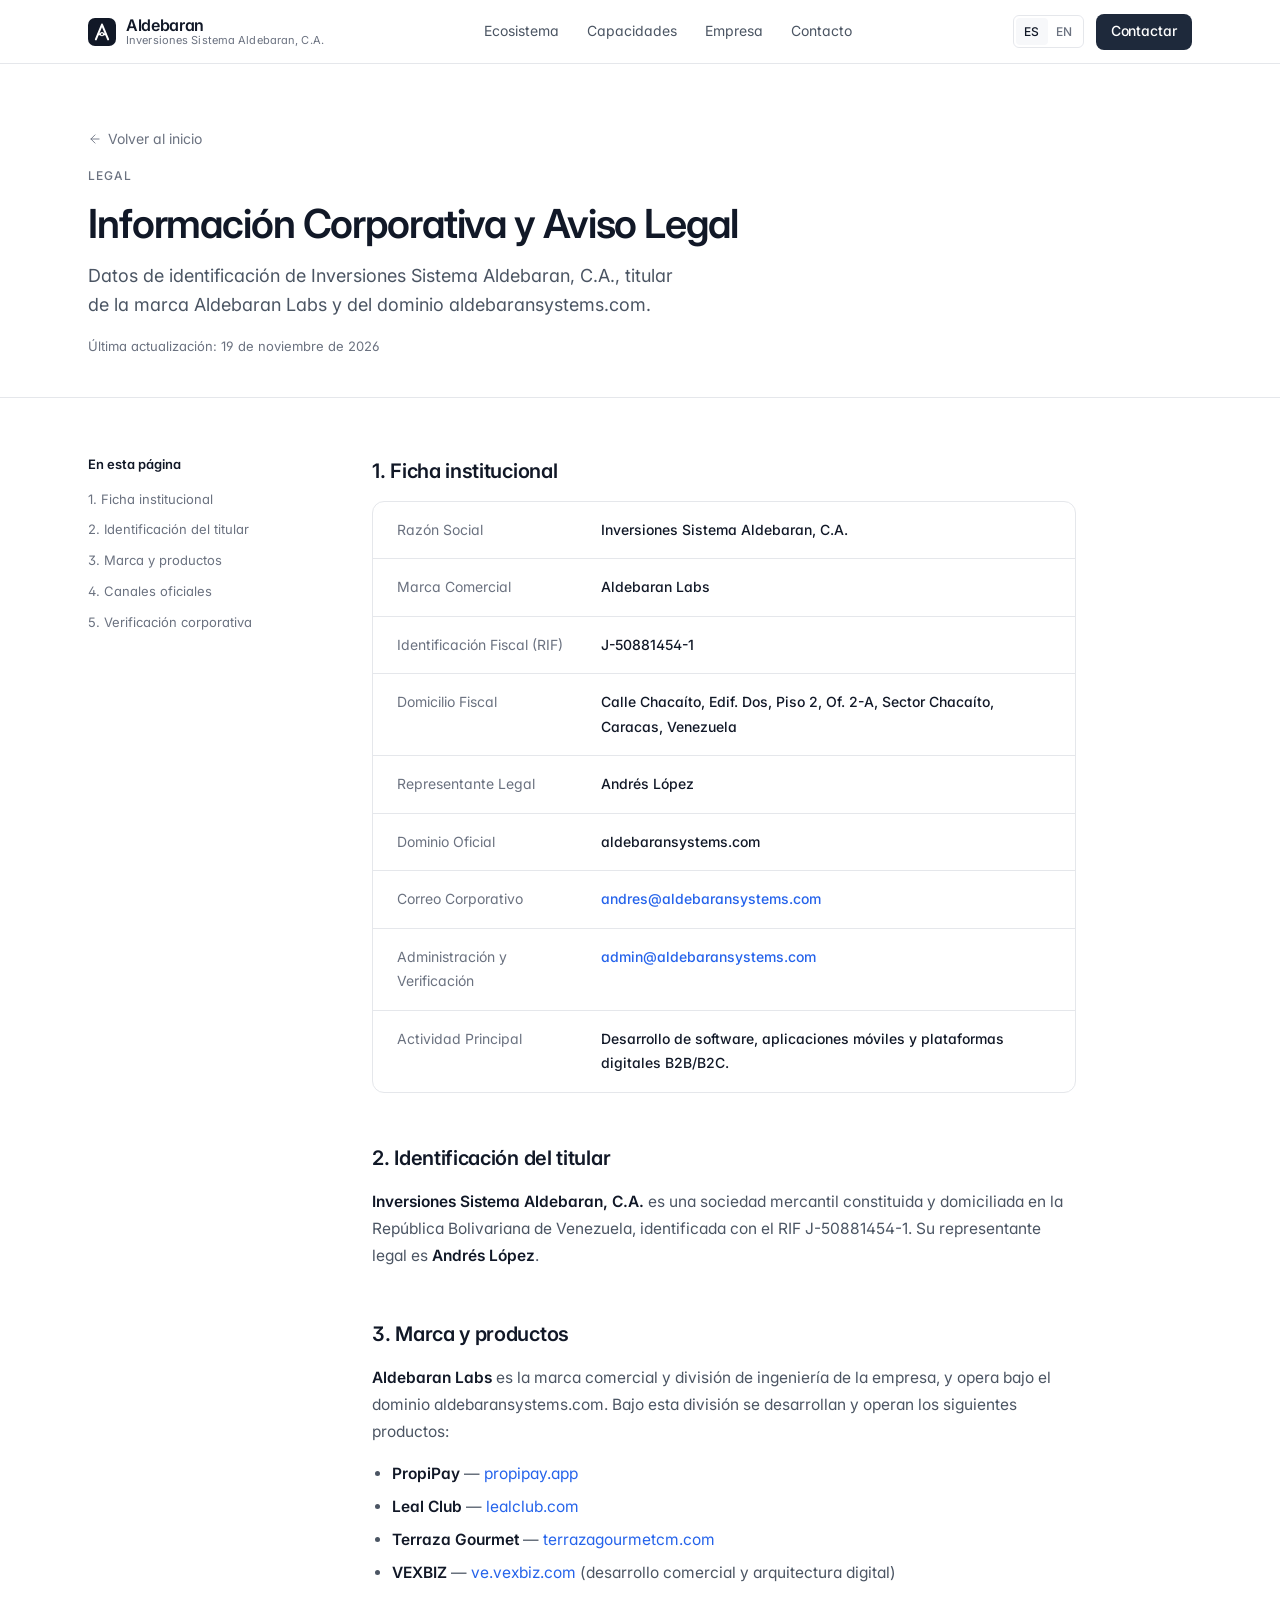
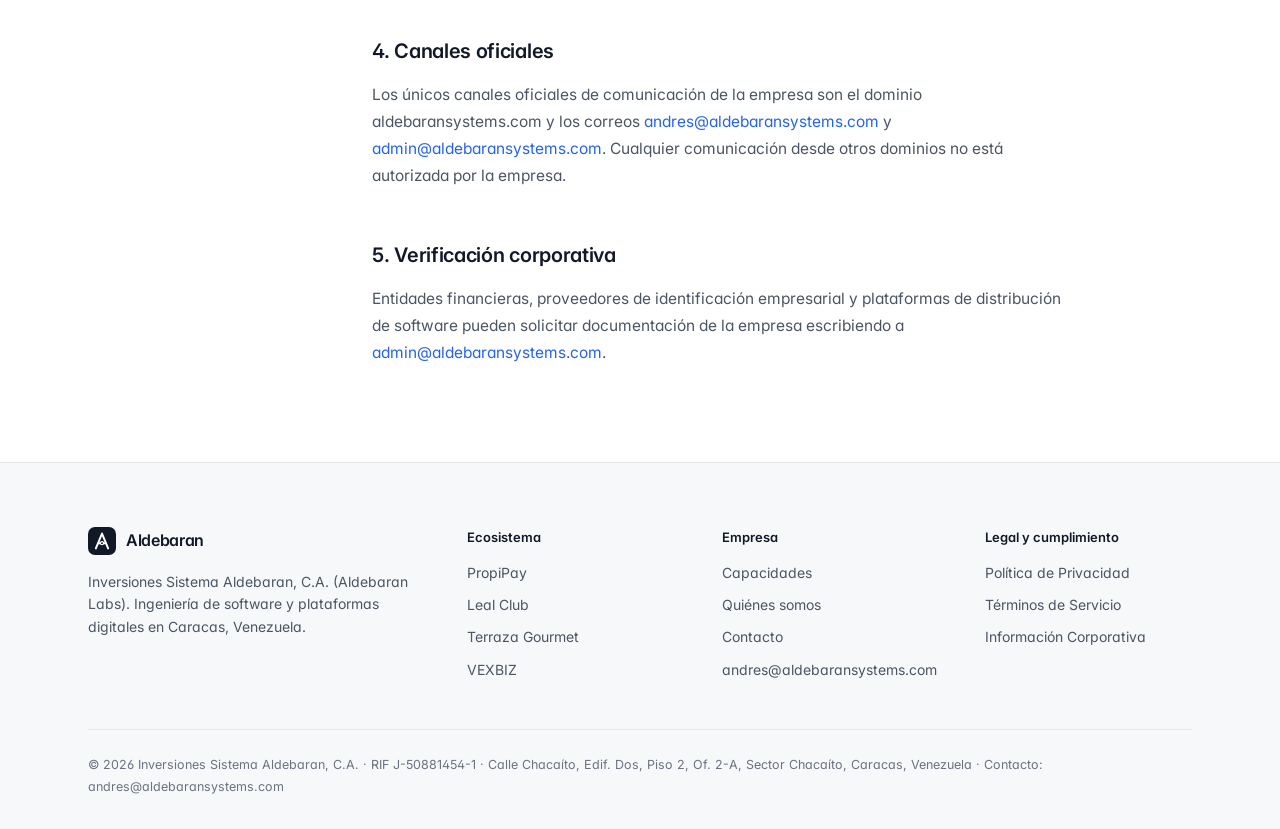
==== legal/index.html @ 70a4b778 "Rediseño corporativo de aldebaransystems.com - Nuevo landing institucional (ES/EN): ecosistema, capa" ====
<!DOCTYPE html>
<html lang="es">
<head>
<meta charset="utf-8">
<meta name="viewport" content="width=device-width, initial-scale=1">
<title>Información Corporativa y Aviso Legal — Inversiones Sistema Aldebaran, C.A.</title>
<meta name="description" content="Información corporativa de Inversiones Sistema Aldebaran, C.A.: RIF J-50881454-1, domicilio fiscal en Caracas, representante legal y canales oficiales.">
<link rel="canonical" href="https://aldebaransystems.com/legal/">
<link rel="alternate" hreflang="es" href="https://aldebaransystems.com/legal/">
<link rel="alternate" hreflang="en" href="https://aldebaransystems.com/legal/?lang=en">
<meta name="theme-color" content="#FFFFFF">
<meta property="og:type" content="website">
<meta property="og:site_name" content="Aldebaran Labs">
<meta property="og:title" content="Información Corporativa y Aviso Legal — Inversiones Sistema Aldebaran, C.A.">
<meta property="og:description" content="Información corporativa de Inversiones Sistema Aldebaran, C.A.: RIF J-50881454-1, domicilio fiscal en Caracas, representante legal y canales oficiales.">
<meta property="og:url" content="https://aldebaransystems.com/legal/">
<meta property="og:image" content="https://aldebaransystems.com/assets/img/og-image.png">
<meta property="og:locale" content="es_VE">
<meta property="og:locale:alternate" content="en_US">
<meta name="twitter:card" content="summary_large_image">
<link rel="icon" type="image/svg+xml" href="../assets/img/favicon.svg">
<link rel="apple-touch-icon" href="../assets/img/apple-touch-icon.png">
<link rel="manifest" href="../site.webmanifest">
<link rel="preconnect" href="https://fonts.googleapis.com">
<link rel="preconnect" href="https://fonts.gstatic.com" crossorigin>
<link rel="stylesheet" href="https://fonts.googleapis.com/css2?family=Inter:wght@400;500;600&family=Instrument+Serif:ital@0;1&display=swap">
<link rel="stylesheet" href="../assets/css/site.css">
</head>
<body>
<a class="skip" href="#main">Saltar al contenido</a>
<header class="site-header">
  <div class="container">
    <a class="brand" href="../" aria-label="Aldebaran — inicio">
      <img class="brand-mark" src="../assets/img/logo.svg" alt="" width="28" height="28">
      <span class="brand-name"><strong>Aldebaran</strong><span data-i18n="brand.legal">Inversiones Sistema Aldebaran, C.A.</span></span>
    </a>
    <nav class="nav" aria-label="Principal">
        <a href="../#ecosistema" data-i18n="nav.ecosystem">Ecosistema</a>
        <a href="../#capacidades" data-i18n="nav.capabilities">Capacidades</a>
        <a href="../#empresa" data-i18n="nav.company">Empresa</a>
        <a href="../#contacto" data-i18n="nav.contact">Contacto</a>
    </nav>
    <div class="header-actions">
      <div class="lang" role="group" aria-label="Idioma / Language">
        <button type="button" data-lang="es" aria-pressed="true">ES</button>
        <button type="button" data-lang="en" aria-pressed="false">EN</button>
      </div>
      <a class="btn btn-primary btn-sm" href="../#contacto" data-i18n="nav.cta">Contactar</a>
      <button class="menu-toggle" type="button" aria-label="Menú" aria-expanded="false" aria-controls="mobile-nav"><svg viewBox="0 0 24 24" fill="none" stroke="currentColor" stroke-width="1.5" stroke-linecap="round" stroke-linejoin="round" aria-hidden="true"><path d="M4 6h16M4 12h16M4 18h16"/></svg></button>
    </div>
  </div>
</header>
<nav class="mobile-nav" id="mobile-nav" aria-label="Móvil">
    <a href="../#ecosistema" data-i18n="nav.ecosystem">Ecosistema</a>
    <a href="../#capacidades" data-i18n="nav.capabilities">Capacidades</a>
    <a href="../#empresa" data-i18n="nav.company">Empresa</a>
    <a href="../#contacto" data-i18n="nav.contact">Contacto</a>
    <a class="btn btn-primary" href="../#contacto" data-i18n="nav.cta">Contactar</a>
</nav>
<main id="main">
<section class="doc-hero">
  <div class="container">
    <a class="back" href="../"><svg viewBox="0 0 24 24" fill="none" stroke="currentColor" stroke-width="1.5" stroke-linecap="round" stroke-linejoin="round" aria-hidden="true"><path d="m12 19-7-7 7-7"/><path d="M19 12H5"/></svg><span data-i18n="back">Volver al inicio</span></a>
    <p class="eyebrow" data-i18n="lg.eyebrow">Legal</p>
    <h1 class="h-section" data-i18n="lg.title">Información Corporativa y Aviso Legal</h1>
    <p class="lead" data-i18n="lg.intro">Datos de identificación de Inversiones Sistema Aldebaran, C.A., titular de la marca Aldebaran Labs y del dominio aldebaransystems.com.</p>
    <p class="muted" style="font-size:13px" data-i18n="lg.updated">Última actualización: 19 de noviembre de 2026</p>
  </div>
</section>
<div class="container doc-layout">
  <nav class="toc" aria-label="Contenido">
    <p data-i18n="lg.toc">En esta página</p>
    <a href="#ficha"><span data-i18n="lg.toc1">1. Ficha institucional</span></a><a href="#titular"><span data-i18n="lg.toc2">2. Identificación del titular</span></a><a href="#marca"><span data-i18n="lg.toc3">3. Marca y productos</span></a><a href="#canales"><span data-i18n="lg.toc4">4. Canales oficiales</span></a><a href="#verificacion"><span data-i18n="lg.toc5">5. Verificación corporativa</span></a>
  </nav>
  <article class="prose">
        <h2 id="ficha" data-i18n="lg.h1">1. Ficha institucional</h2>
    <div class="facts"><dl>
      <div><dt data-i18n="lf.l0">Razón Social</dt><dd>Inversiones Sistema Aldebaran, C.A.</dd></div>
      <div><dt data-i18n="lf.l1">Marca Comercial</dt><dd>Aldebaran Labs</dd></div>
      <div><dt data-i18n="lf.l2">Identificación Fiscal (RIF)</dt><dd>J-50881454-1</dd></div>
      <div><dt data-i18n="lf.l3">Domicilio Fiscal</dt><dd>Calle Chacaíto, Edif. Dos, Piso 2, Of. 2-A, Sector Chacaíto, Caracas, Venezuela</dd></div>
      <div><dt data-i18n="lf.l4">Representante Legal</dt><dd>Andrés López</dd></div>
      <div><dt data-i18n="lf.l5">Dominio Oficial</dt><dd>aldebaransystems.com</dd></div>
      <div><dt data-i18n="lf.l6">Correo Corporativo</dt><dd><a href="mailto:andres@aldebaransystems.com">andres@aldebaransystems.com</a></dd></div>
      <div><dt data-i18n="lf.l7">Administración y Verificación</dt><dd><a href="mailto:admin@aldebaransystems.com">admin@aldebaransystems.com</a></dd></div>
      <div><dt data-i18n="lf.l8">Actividad Principal</dt><dd data-i18n="lf.v8">Desarrollo de software, aplicaciones móviles y plataformas digitales B2B/B2C.</dd></div>
    </dl></div>
    <h2 id="titular" data-i18n="lg.h2">2. Identificación del titular</h2>
    <p data-i18n="lg.2.0"><strong>Inversiones Sistema Aldebaran, C.A.</strong> es una sociedad mercantil constituida y domiciliada en la República Bolivariana de Venezuela, identificada con el RIF J-50881454-1. Su representante legal es <strong>Andrés López</strong>.</p>
    <h2 id="marca" data-i18n="lg.h3">3. Marca y productos</h2>
    <p data-i18n="lg.3.0"><strong>Aldebaran Labs</strong> es la marca comercial y división de ingeniería de la empresa, y opera bajo el dominio aldebaransystems.com. Bajo esta división se desarrollan y operan los siguientes productos:</p>
    <ul><li data-i18n="lg.3.1.0"><strong>PropiPay</strong> — <a href="https://propipay.app" target="_blank" rel="noopener noreferrer">propipay.app</a></li><li data-i18n="lg.3.1.1"><strong>Leal Club</strong> — <a href="https://lealclub.com" target="_blank" rel="noopener noreferrer">lealclub.com</a></li><li data-i18n="lg.3.1.2"><strong>Terraza Gourmet</strong> — <a href="https://terrazagourmetcm.com" target="_blank" rel="noopener noreferrer">terrazagourmetcm.com</a></li><li data-i18n="lg.3.1.3"><strong>VEXBIZ</strong> — <a href="https://ve.vexbiz.com" target="_blank" rel="noopener noreferrer">ve.vexbiz.com</a> (desarrollo comercial y arquitectura digital)</li></ul>
    <h2 id="canales" data-i18n="lg.h4">4. Canales oficiales</h2>
    <p data-i18n="lg.4.0">Los únicos canales oficiales de comunicación de la empresa son el dominio aldebaransystems.com y los correos <a href="mailto:andres@aldebaransystems.com">andres@aldebaransystems.com</a> y <a href="mailto:admin@aldebaransystems.com">admin@aldebaransystems.com</a>. Cualquier comunicación desde otros dominios no está autorizada por la empresa.</p>
    <h2 id="verificacion" data-i18n="lg.h5">5. Verificación corporativa</h2>
    <p data-i18n="lg.5.0">Entidades financieras, proveedores de identificación empresarial y plataformas de distribución de software pueden solicitar documentación de la empresa escribiendo a <a href="mailto:admin@aldebaransystems.com">admin@aldebaransystems.com</a>.</p>
  </article>
</div>
</main>
<footer class="site-footer">
  <div class="container">
    <div class="footer-grid">
      <div class="footer-about">
        <a class="brand" href="../">
          <img class="brand-mark" src="../assets/img/logo.svg" alt="" width="28" height="28">
          <span class="brand-name"><strong>Aldebaran</strong></span>
        </a>
        <p data-i18n="footer.about">Inversiones Sistema Aldebaran, C.A. (Aldebaran Labs). Ingeniería de software y plataformas digitales en Caracas, Venezuela.</p>
      </div>
      <div class="footer-col">
        <h4 data-i18n="footer.ecosystem">Ecosistema</h4>
        <ul>
          <li><a href="https://propipay.app" target="_blank" rel="noopener noreferrer">PropiPay</a></li>
          <li><a href="https://lealclub.com" target="_blank" rel="noopener noreferrer">Leal Club</a></li>
          <li><a href="https://terrazagourmetcm.com" target="_blank" rel="noopener noreferrer">Terraza Gourmet</a></li>
          <li><a href="https://ve.vexbiz.com" target="_blank" rel="noopener noreferrer">VEXBIZ</a></li>
        </ul>
      </div>
      <div class="footer-col">
        <h4 data-i18n="footer.company">Empresa</h4>
        <ul>
          <li><a href="../#capacidades" data-i18n="footer.capabilities">Capacidades</a></li>
          <li><a href="../#empresa" data-i18n="footer.about.link">Quiénes somos</a></li>
          <li><a href="../#contacto" data-i18n="footer.contact">Contacto</a></li>
          <li><a href="mailto:andres@aldebaransystems.com">andres@aldebaransystems.com</a></li>
        </ul>
      </div>
      <div class="footer-col">
        <h4 data-i18n="footer.legal">Legal y cumplimiento</h4>
        <ul>
          <li><a href="../privacidad/" data-i18n="footer.privacy">Política de Privacidad</a></li>
          <li><a href="../terminos/" data-i18n="footer.terms">Términos de Servicio</a></li>
          <li><a href="../legal/" data-i18n="footer.corporate">Información Corporativa</a></li>
        </ul>
      </div>
    </div>
    <div class="footer-legal">
      © <span data-year>2026</span> Inversiones Sistema Aldebaran, C.A. · RIF J-50881454-1 · Calle Chacaíto, Edif. Dos, Piso 2, Of. 2-A, Sector Chacaíto, Caracas, Venezuela · <span data-i18n="footer.contact.label">Contacto</span>: <a href="mailto:andres@aldebaransystems.com">andres@aldebaransystems.com</a>
    </div>
  </div>
</footer>
<script type="application/json" id="i18n-en">
{
 "lf.l0": "Legal name",
 "lf.l1": "Trade name",
 "lf.l2": "Tax ID (RIF)",
 "lf.l3": "Registered address",
 "lf.l4": "Legal representative",
 "lf.l5": "Official domain",
 "lf.l6": "Corporate email",
 "lf.l7": "Administration & verification",
 "lf.v8": "Software development, mobile applications and B2B/B2C digital platforms.",
 "lf.l8": "Principal activity",
 "lg.toc1": "1. Company profile",
 "lg.h1": "1. Company profile",
 "lg.toc2": "2. Owner identification",
 "lg.h2": "2. Owner identification",
 "lg.2.0": "<strong>Inversiones Sistema Aldebaran, C.A.<\/strong> is a commercial company incorporated and domiciled in the Bolivarian Republic of Venezuela, identified with RIF J-50881454-1. Its legal representative is <strong>Andrés López<\/strong>.",
 "lg.toc3": "3. Brand and products",
 "lg.h3": "3. Brand and products",
 "lg.3.0": "<strong>Aldebaran Labs<\/strong> is the company’s trade name and engineering division, operating under the aldebaransystems.com domain. The following products are developed and operated under this division:",
 "lg.3.1.0": "<strong>PropiPay<\/strong> — <a href=\"https://propipay.app\" target=\"_blank\" rel=\"noopener noreferrer\">propipay.app<\/a>",
 "lg.3.1.1": "<strong>Leal Club<\/strong> — <a href=\"https://lealclub.com\" target=\"_blank\" rel=\"noopener noreferrer\">lealclub.com<\/a>",
 "lg.3.1.2": "<strong>Terraza Gourmet<\/strong> — <a href=\"https://terrazagourmetcm.com\" target=\"_blank\" rel=\"noopener noreferrer\">terrazagourmetcm.com<\/a>",
 "lg.3.1.3": "<strong>VEXBIZ<\/strong> — <a href=\"https://ve.vexbiz.com\" target=\"_blank\" rel=\"noopener noreferrer\">ve.vexbiz.com<\/a> (commercial development and digital architecture)",
 "lg.toc4": "4. Official channels",
 "lg.h4": "4. Official channels",
 "lg.4.0": "The company’s only official communication channels are the aldebaransystems.com domain and the emails <a href=\"mailto:andres@aldebaransystems.com\">andres@aldebaransystems.com<\/a> and <a href=\"mailto:admin@aldebaransystems.com\">admin@aldebaransystems.com<\/a>. Any communication from other domains is not authorized by the company.",
 "lg.toc5": "5. Corporate verification",
 "lg.h5": "5. Corporate verification",
 "lg.5.0": "Financial institutions, business identity providers and software distribution platforms may request company documentation by writing to <a href=\"mailto:admin@aldebaransystems.com\">admin@aldebaransystems.com<\/a>.",
 "lg.eyebrow": "Legal",
 "lg.title": "Corporate Information and Legal Notice",
 "lg.intro": "Identification details of Inversiones Sistema Aldebaran, C.A., owner of the Aldebaran Labs brand and the aldebaransystems.com domain.",
 "lg.updated": "Last updated: November 19, 2026",
 "lg.toc": "On this page",
 "meta.title": "Corporate Information and Legal Notice — Inversiones Sistema Aldebaran, C.A.",
 "meta.description": "Corporate information for Inversiones Sistema Aldebaran, C.A.: RIF J-50881454-1, registered address in Caracas, legal representative and official channels."
}
</script>
<script src="../assets/js/main.js" defer></script>
</body>
</html>
---- assets/css/site.css ----
/* ==========================================================================
   Aldebaran Labs — Inversiones Sistema Aldebaran, C.A.
   Hoja de estilos corporativa. Sin dependencias, sin build.
   ========================================================================== */

:root {
  --bg: #FFFFFF;
  --bg-alt: #F7F8FA;
  --line: #E5E7EB;
  --line-strong: #D1D5DB;
  --text: #111827;
  --text-2: #4B5563;
  --text-3: #6B7280;
  --ink: #1E293B;
  --ink-hover: #0F172A;
  --accent: #2563EB;
  --ok: #15803D;
  --ok-bg: #F0FDF4;
  --radius: 12px;
  --radius-sm: 8px;
  --max: 72rem;
  --header-h: 64px;
  --font: "Inter", ui-sans-serif, system-ui, -apple-system, "Segoe UI", Roboto, sans-serif;
  --serif: "Instrument Serif", ui-serif, Georgia, serif;
  --mono: ui-monospace, "SF Mono", Menlo, Consolas, monospace;
}

*, *::before, *::after { box-sizing: border-box; }
html { -webkit-text-size-adjust: 100%; scroll-behavior: smooth; scroll-padding-top: calc(var(--header-h) + 16px); }
@media (prefers-reduced-motion: reduce) { html { scroll-behavior: auto; } }
body {
  margin: 0; background: var(--bg); color: var(--text);
  font-family: var(--font); font-size: 16px; line-height: 1.6;
  font-feature-settings: "cv11", "ss01"; -webkit-font-smoothing: antialiased;
  text-rendering: optimizeLegibility;
}
img, svg { display: block; max-width: 100%; }
a { color: inherit; text-decoration: none; }
p { margin: 0; }
h1, h2, h3, h4 { margin: 0; font-weight: 600; color: var(--text); }
ul, ol { margin: 0; padding: 0; }
button { font: inherit; color: inherit; }
:focus-visible { outline: 2px solid var(--accent); outline-offset: 2px; border-radius: 4px; }
::selection { background: #DBEAFE; }

.container { max-width: var(--max); margin: 0 auto; padding-inline: 24px; }
.skip { position: absolute; left: -9999px; top: 8px; z-index: 100; background: var(--ink); color: #fff; padding: 8px 14px; border-radius: var(--radius-sm); }
.skip:focus { left: 16px; }
.sr-only { position: absolute; width: 1px; height: 1px; overflow: hidden; clip: rect(0 0 0 0); white-space: nowrap; }

/* --- Tipografía ---------------------------------------------------------- */
.eyebrow { font-size: 12px; font-weight: 500; letter-spacing: .08em; text-transform: uppercase; color: var(--text-3); }
.h-display { font-size: clamp(2.375rem, 5.2vw, 3.75rem); line-height: 1.05; letter-spacing: -0.035em; font-weight: 600; }
.h-section { font-size: clamp(1.75rem, 3.2vw, 2.5rem); line-height: 1.12; letter-spacing: -0.028em; font-weight: 600; }
.h-card { font-size: 1.125rem; line-height: 1.35; letter-spacing: -0.011em; font-weight: 600; }
.lead { font-size: 1.125rem; line-height: 1.6; color: var(--text-2); max-width: 38rem; }
.muted { color: var(--text-3); }
.serif { font-family: var(--serif); font-weight: 400; letter-spacing: -0.01em; }
.mono { font-family: var(--mono); font-size: .875em; }

/* --- Botones ------------------------------------------------------------- */
.btn {
  display: inline-flex; align-items: center; justify-content: center; gap: 8px;
  height: 44px; padding: 0 18px; border-radius: var(--radius-sm);
  font-size: 15px; font-weight: 500; letter-spacing: -0.005em; white-space: nowrap;
  border: 1px solid transparent; cursor: pointer;
  transition: background-color .15s ease, border-color .15s ease, color .15s ease;
}
.btn svg { width: 16px; height: 16px; }
.btn-primary { background: var(--ink); color: #fff; }
.btn-primary:hover { background: var(--ink-hover); }
.btn-secondary { background: #fff; color: var(--text); border-color: var(--line-strong); }
.btn-secondary:hover { border-color: var(--text-3); }
.btn-sm { height: 36px; padding: 0 14px; font-size: 14px; }
.link { color: var(--accent); font-weight: 500; display: inline-flex; align-items: center; gap: 6px; }
.link:hover { text-decoration: underline; text-underline-offset: 3px; }
.link svg { width: 14px; height: 14px; }

/* --- Header -------------------------------------------------------------- */
.site-header {
  position: sticky; top: 0; z-index: 50; height: var(--header-h);
  background: rgba(255,255,255,.92); border-bottom: 1px solid var(--line);
  -webkit-backdrop-filter: saturate(180%) blur(8px); backdrop-filter: saturate(180%) blur(8px);
}
.site-header .container { height: 100%; display: flex; align-items: center; gap: 32px; }
.brand { display: inline-flex; align-items: center; gap: 10px; flex-shrink: 0; }
.brand-mark { width: 28px; height: 28px; }
.brand-name { display: flex; flex-direction: column; line-height: 1.1; }
.brand-name strong { font-size: 16px; font-weight: 600; letter-spacing: -0.02em; }
.brand-name span { font-size: 11px; color: var(--text-3); letter-spacing: .01em; }
.nav { display: flex; gap: 4px; margin-left: auto; margin-right: auto; }
.nav a { font-size: 14px; color: var(--text-2); padding: 8px 12px; border-radius: 6px; transition: color .15s, background-color .15s; }
.nav a:hover { color: var(--text); background: var(--bg-alt); }
.header-actions { display: flex; align-items: center; gap: 12px; }
.lang { display: inline-flex; border: 1px solid var(--line); border-radius: 6px; padding: 2px; }
.lang button { border: 0; background: transparent; font-size: 12px; font-weight: 500; letter-spacing: .04em; color: var(--text-3); padding: 4px 8px; border-radius: 4px; cursor: pointer; }
.lang button[aria-pressed="true"] { background: var(--bg-alt); color: var(--text); }
.menu-toggle { display: none; width: 40px; height: 40px; border: 1px solid var(--line); background: #fff; border-radius: var(--radius-sm); align-items: center; justify-content: center; cursor: pointer; }
.menu-toggle svg { width: 18px; height: 18px; }
.mobile-nav { display: none; }

@media (max-width: 880px) {
  .nav, .header-actions .btn { display: none; }
  .header-actions { margin-left: auto; }
  .site-header .container { gap: 16px; }
  .menu-toggle { display: inline-flex; }
  .mobile-nav { display: block; position: fixed; inset: var(--header-h) 0 auto 0; background: #fff; border-bottom: 1px solid var(--line); padding: 8px 24px 24px; transform: translateY(-8px); opacity: 0; visibility: hidden; transition: opacity .15s, transform .15s, visibility .15s; z-index: 49; }
  .mobile-nav.open { transform: none; opacity: 1; visibility: visible; }
  .mobile-nav a:not(.btn) { display: block; padding: 14px 0; border-bottom: 1px solid var(--line); font-size: 16px; }
  .mobile-nav .btn { width: 100%; margin-top: 16px; }
}

@media (max-width: 480px) { .brand-name span { display: none; } }

/* --- Secciones ----------------------------------------------------------- */
.section { padding: 96px 0; }
.section-alt { background: var(--bg-alt); border-top: 1px solid var(--line); border-bottom: 1px solid var(--line); }
.section-head { display: grid; gap: 16px; margin-bottom: 48px; max-width: 44rem; }
@media (max-width: 720px) { .section { padding: 72px 0; } .section-head { margin-bottom: 36px; } }

/* --- Hero ---------------------------------------------------------------- */
.hero { padding: 88px 0 96px; border-bottom: 1px solid var(--line); }
.hero-grid { display: grid; gap: 56px; align-items: center; grid-template-columns: minmax(0, .92fr) minmax(0, 1.08fr); }
.hero-copy { display: grid; gap: 24px; }
.hero-copy .h-display { max-width: 15ch; }
.hero-ctas { display: flex; flex-wrap: wrap; gap: 12px; margin-top: 8px; }
.hero-meta { display: flex; flex-wrap: wrap; gap: 8px 24px; margin-top: 16px; padding-top: 24px; border-top: 1px solid var(--line); font-size: 13px; color: var(--text-3); }
.hero-meta span { display: inline-flex; align-items: center; gap: 8px; }
.hero-meta svg { width: 14px; height: 14px; }
@media (max-width: 960px) { .hero { padding: 56px 0 72px; } .hero-grid { grid-template-columns: 1fr; gap: 48px; } }

/* Panel tipo consola */
.panel { background: #fff; border: 1px solid var(--line); border-radius: var(--radius); box-shadow: 0 1px 2px rgba(17,24,39,.04), 0 12px 32px -12px rgba(17,24,39,.10); overflow: hidden; }
.panel-bar { display: flex; align-items: center; justify-content: space-between; gap: 12px; padding: 12px 16px; border-bottom: 1px solid var(--line); background: var(--bg-alt); }
.panel-title { font-size: 13px; font-weight: 500; display: inline-flex; align-items: center; gap: 8px; }
.panel-title svg { width: 14px; height: 14px; color: var(--text-3); }
.panel-sub { font-size: 12px; color: var(--text-3); }
.panel-stats { display: grid; grid-template-columns: repeat(3, 1fr); border-bottom: 1px solid var(--line); }
.stat { padding: 16px; display: grid; gap: 2px; }
.stat + .stat { border-left: 1px solid var(--line); }
.stat dt { font-size: 12px; color: var(--text-3); }
.stat dd { margin: 0; font-size: 17px; line-height: 1.35; font-weight: 600; letter-spacing: -0.02em; font-variant-numeric: tabular-nums; }
.ptable { width: 100%; border-collapse: collapse; font-size: 13px; }
.ptable th { text-align: left; font-weight: 500; font-size: 12px; color: var(--text-3); padding: 10px 14px; border-bottom: 1px solid var(--line); }
.ptable td { padding: 12px 14px; border-bottom: 1px solid var(--line); vertical-align: middle; }
.ptable tr:last-child td { border-bottom: 0; }
.ptable .pname { display: flex; align-items: center; gap: 10px; font-weight: 500; white-space: nowrap; }
.ptable .col-cat { color: var(--text-2); }
.ptable .pdomain { color: var(--text-3); font-family: var(--mono); font-size: 12px; }
.pico { width: 24px; height: 24px; border-radius: 6px; display: grid; place-items: center; font-size: 11px; font-weight: 600; color: #fff; flex-shrink: 0; }
.status { display: inline-flex; align-items: center; gap: 6px; font-size: 12px; font-weight: 500; color: var(--ok); background: var(--ok-bg); padding: 2px 8px; border-radius: 999px; white-space: nowrap; }
.status::before { content: ""; width: 6px; height: 6px; border-radius: 50%; background: currentColor; }
@media (max-width: 1100px) and (min-width: 961px) { .ptable .col-cat { display: none; } }
@media (max-width: 600px) { .ptable .col-cat, .ptable .pdomain, .ptable .col-dom { display: none; } .stat { padding: 14px 12px; } .stat dd { font-size: 14px; } }

/* --- Ecosistema ---------------------------------------------------------- */
.products { display: grid; grid-template-columns: repeat(2, minmax(0, 1fr)); gap: 16px; }
.product { background: #fff; border: 1px solid var(--line); border-radius: var(--radius); padding: 28px; display: flex; flex-direction: column; gap: 20px; transition: border-color .15s; }
.product:hover { border-color: var(--line-strong); }
.product-head { display: flex; align-items: flex-start; justify-content: space-between; gap: 16px; }
.product-id { display: flex; align-items: center; gap: 14px; }
.product-id .pico { width: 40px; height: 40px; border-radius: 10px; font-size: 15px; }
.product-id h3 { font-size: 20px; letter-spacing: -0.02em; }
.product-id p { font-size: 13px; color: var(--text-3); margin-top: 2px; }
.product > p { color: var(--text-2); font-size: 15px; }
.specs { display: grid; gap: 0; border-top: 1px solid var(--line); margin-top: auto; }
.specs div { display: grid; grid-template-columns: 110px 1fr; gap: 16px; padding: 12px 0; border-bottom: 1px solid var(--line); font-size: 14px; }
.specs dt { color: var(--text-3); }
.specs dd { margin: 0; color: var(--text); }
.product-foot { display: flex; align-items: center; justify-content: space-between; gap: 12px; }
.product-foot .mono { color: var(--text-3); }
@media (max-width: 600px) { .product-foot .mono { display: none; } .product-foot { justify-content: flex-start; } .product-head { flex-wrap: wrap; } }
@media (max-width: 820px) { .products { grid-template-columns: 1fr; } .product { padding: 24px; } .specs div { grid-template-columns: 96px 1fr; } }

/* --- Capacidades --------------------------------------------------------- */
.caps { display: grid; grid-template-columns: repeat(4, minmax(0, 1fr)); border: 1px solid var(--line); border-radius: var(--radius); background: #fff; }
.cap { padding: 28px 24px; display: grid; gap: 12px; align-content: start; }
.cap + .cap { border-left: 1px solid var(--line); }
.cap-ico { width: 36px; height: 36px; border: 1px solid var(--line); border-radius: var(--radius-sm); display: grid; place-items: center; margin-bottom: 8px; }
.cap-ico svg { width: 18px; height: 18px; color: var(--ink); }
.cap p { font-size: 14px; color: var(--text-2); }
@media (max-width: 960px) {
  .caps { grid-template-columns: repeat(2, minmax(0, 1fr)); }
  .cap:nth-child(3) { border-left: 0; }
  .cap:nth-child(n+3) { border-top: 1px solid var(--line); }
}
@media (max-width: 560px) {
  .caps { grid-template-columns: 1fr; }
  .cap + .cap { border-left: 0; border-top: 1px solid var(--line); }
}

/* --- Empresa ------------------------------------------------------------- */
.company { display: grid; grid-template-columns: minmax(0, .9fr) minmax(0, 1.1fr); gap: 64px; align-items: start; }
.company-copy { display: grid; gap: 20px; }
.company-copy > p:not(.eyebrow) { color: var(--text-2); font-size: 16px; }
.person { display: flex; align-items: center; gap: 14px; padding: 20px; border: 1px solid var(--line); border-radius: var(--radius); background: #fff; margin-top: 8px; }
.avatar { width: 44px; height: 44px; border-radius: 50%; background: var(--ink); color: #fff; display: grid; place-items: center; font-weight: 600; font-size: 15px; flex-shrink: 0; }
.person strong { display: block; font-size: 15px; font-weight: 600; }
.person div > span { font-size: 13px; color: var(--text-3); }
.person a { color: var(--accent); font-size: 13px; }
.facts { background: #fff; border: 1px solid var(--line); border-radius: var(--radius); overflow: hidden; }
.facts-head { padding: 16px 24px; border-bottom: 1px solid var(--line); background: var(--bg-alt); display: flex; justify-content: space-between; align-items: center; gap: 12px; }
.facts-head h3 { font-size: 14px; font-weight: 600; }
.facts-head .link { font-size: 13px; }
.facts dl { margin: 0; }
.facts dl div { display: grid; grid-template-columns: 180px 1fr; gap: 24px; padding: 16px 24px; border-bottom: 1px solid var(--line); font-size: 14px; }
.facts dl div:last-child { border-bottom: 0; }
.facts dt { color: var(--text-3); }
.facts dd { margin: 0; color: var(--text); font-weight: 500; }
@media (max-width: 960px) { .company { grid-template-columns: 1fr; gap: 40px; } }
@media (max-width: 560px) { .facts dl div { grid-template-columns: 1fr; gap: 4px; padding: 14px 20px; } .facts-head { padding: 14px 20px; } }

/* --- Contacto ------------------------------------------------------------ */
.contact { display: grid; grid-template-columns: minmax(0, .85fr) minmax(0, 1.15fr); gap: 64px; align-items: start; }
.channels { display: grid; border-top: 1px solid var(--line); margin-top: 32px; }
.channel { display: grid; gap: 4px; padding: 18px 0; border-bottom: 1px solid var(--line); }
.channel dt { font-size: 13px; color: var(--text-3); }
.channel dd { margin: 0; display: flex; align-items: center; justify-content: space-between; gap: 12px; font-size: 15px; font-weight: 500; }
.channel dd a:hover { color: var(--accent); }
.copy-btn { border: 1px solid var(--line); background: #fff; border-radius: 6px; height: 28px; padding: 0 10px; font-size: 12px; color: var(--text-2); cursor: pointer; display: inline-flex; align-items: center; gap: 6px; flex-shrink: 0; }
.copy-btn:hover { border-color: var(--line-strong); color: var(--text); }
.copy-btn svg { width: 12px; height: 12px; }
.form { background: #fff; border: 1px solid var(--line); border-radius: var(--radius); padding: 32px; display: grid; gap: 18px; }
.form-row { display: grid; grid-template-columns: 1fr 1fr; gap: 16px; }
.field { display: grid; gap: 6px; }
.field label { font-size: 13px; font-weight: 500; color: var(--text); }
.field input, .field select, .field textarea {
  width: 100%; font: inherit; font-size: 15px; color: var(--text);
  background: #fff; border: 1px solid var(--line-strong); border-radius: var(--radius-sm);
  padding: 10px 12px; transition: border-color .15s, box-shadow .15s;
}
.field textarea { min-height: 128px; resize: vertical; }
.field select { appearance: none; background-image: url("data:image/svg+xml,%3Csvg xmlns='http://www.w3.org/2000/svg' width='12' height='12' viewBox='0 0 24 24' fill='none' stroke='%236B7280' stroke-width='2'%3E%3Cpath d='m6 9 6 6 6-6'/%3E%3C/svg%3E"); background-repeat: no-repeat; background-position: right 12px center; padding-right: 36px; }
.field input:focus, .field select:focus, .field textarea:focus { outline: none; border-color: var(--accent); box-shadow: 0 0 0 3px rgba(37,99,235,.12); }
.field.invalid input, .field.invalid select, .field.invalid textarea { border-color: #DC2626; }
.field .err { font-size: 12px; color: #DC2626; display: none; }
.field.invalid .err { display: block; }
.form-foot { display: flex; align-items: center; justify-content: space-between; gap: 16px; flex-wrap: wrap; }
.form-note { font-size: 12px; color: var(--text-3); max-width: 28rem; }
.form-status { font-size: 14px; color: var(--ok); background: var(--ok-bg); border: 1px solid #BBF7D0; border-radius: var(--radius-sm); padding: 12px 14px; display: none; }
.form-status.show { display: block; }
@media (max-width: 960px) { .contact { grid-template-columns: 1fr; gap: 48px; } }
@media (max-width: 560px) { .form { padding: 24px 20px; } .form-row { grid-template-columns: 1fr; } }

/* --- Footer -------------------------------------------------------------- */
.site-footer { background: var(--bg-alt); border-top: 1px solid var(--line); padding: 64px 0 0; font-size: 14px; }
.footer-grid { display: grid; grid-template-columns: 1.6fr 1fr 1fr 1fr; gap: 48px; padding-bottom: 48px; }
.footer-about { display: grid; gap: 16px; align-content: start; }
.footer-about p { color: var(--text-2); max-width: 22rem; }
.footer-col h4 { font-size: 13px; font-weight: 600; margin-bottom: 14px; }
.footer-col ul { list-style: none; display: grid; gap: 10px; }
.footer-col a { color: var(--text-2); }
.footer-col a:hover { color: var(--text); }
.footer-legal { border-top: 1px solid var(--line); padding: 24px 0 32px; font-size: 12.5px; color: var(--text-3); line-height: 1.7; }
@media (max-width: 880px) { .footer-grid { grid-template-columns: 1fr 1fr; gap: 40px 32px; } .footer-about { grid-column: 1 / -1; } }

/* --- Páginas legales ----------------------------------------------------- */
.doc-hero { padding: 64px 0 40px; border-bottom: 1px solid var(--line); }
.doc-hero .container { display: grid; gap: 16px; }
.back { display: inline-flex; align-items: center; gap: 6px; font-size: 14px; color: var(--text-3); width: fit-content; }
.back:hover { color: var(--text); }
.back svg { width: 14px; height: 14px; }
.doc-layout { display: grid; grid-template-columns: 220px minmax(0, 1fr); gap: 64px; padding-block: 56px 96px; }
.toc { position: sticky; top: calc(var(--header-h) + 32px); align-self: start; display: grid; gap: 2px; font-size: 13px; }
.toc p { font-weight: 600; margin-bottom: 8px; }
.toc a { color: var(--text-3); padding: 4px 0; }
.toc a:hover { color: var(--text); }
.prose { max-width: 44rem; color: var(--text-2); font-size: 15.5px; line-height: 1.75; }
.prose h2 { font-size: 20px; letter-spacing: -0.015em; color: var(--text); margin: 48px 0 12px; scroll-margin-top: calc(var(--header-h) + 24px); }
.prose h2:first-child { margin-top: 0; }
.prose p + p, .prose p + ul, .prose ul + p { margin-top: 14px; }
.prose ul { padding-left: 20px; display: grid; gap: 6px; }
.prose strong { color: var(--text); font-weight: 600; }
.prose a { color: var(--accent); }
.prose .facts { margin-top: 8px; }
@media (max-width: 880px) { .doc-layout { grid-template-columns: 1fr; gap: 32px; padding-block: 40px 72px; } .toc { position: static; border: 1px solid var(--line); border-radius: var(--radius); padding: 16px 20px; } }

/* --- 404 ----------------------------------------------------------------- */
.notfound { min-height: calc(100vh - var(--header-h) - 120px); display: grid; place-items: center; text-align: center; padding: 96px 0; }
.notfound .container { display: grid; gap: 16px; justify-items: center; }
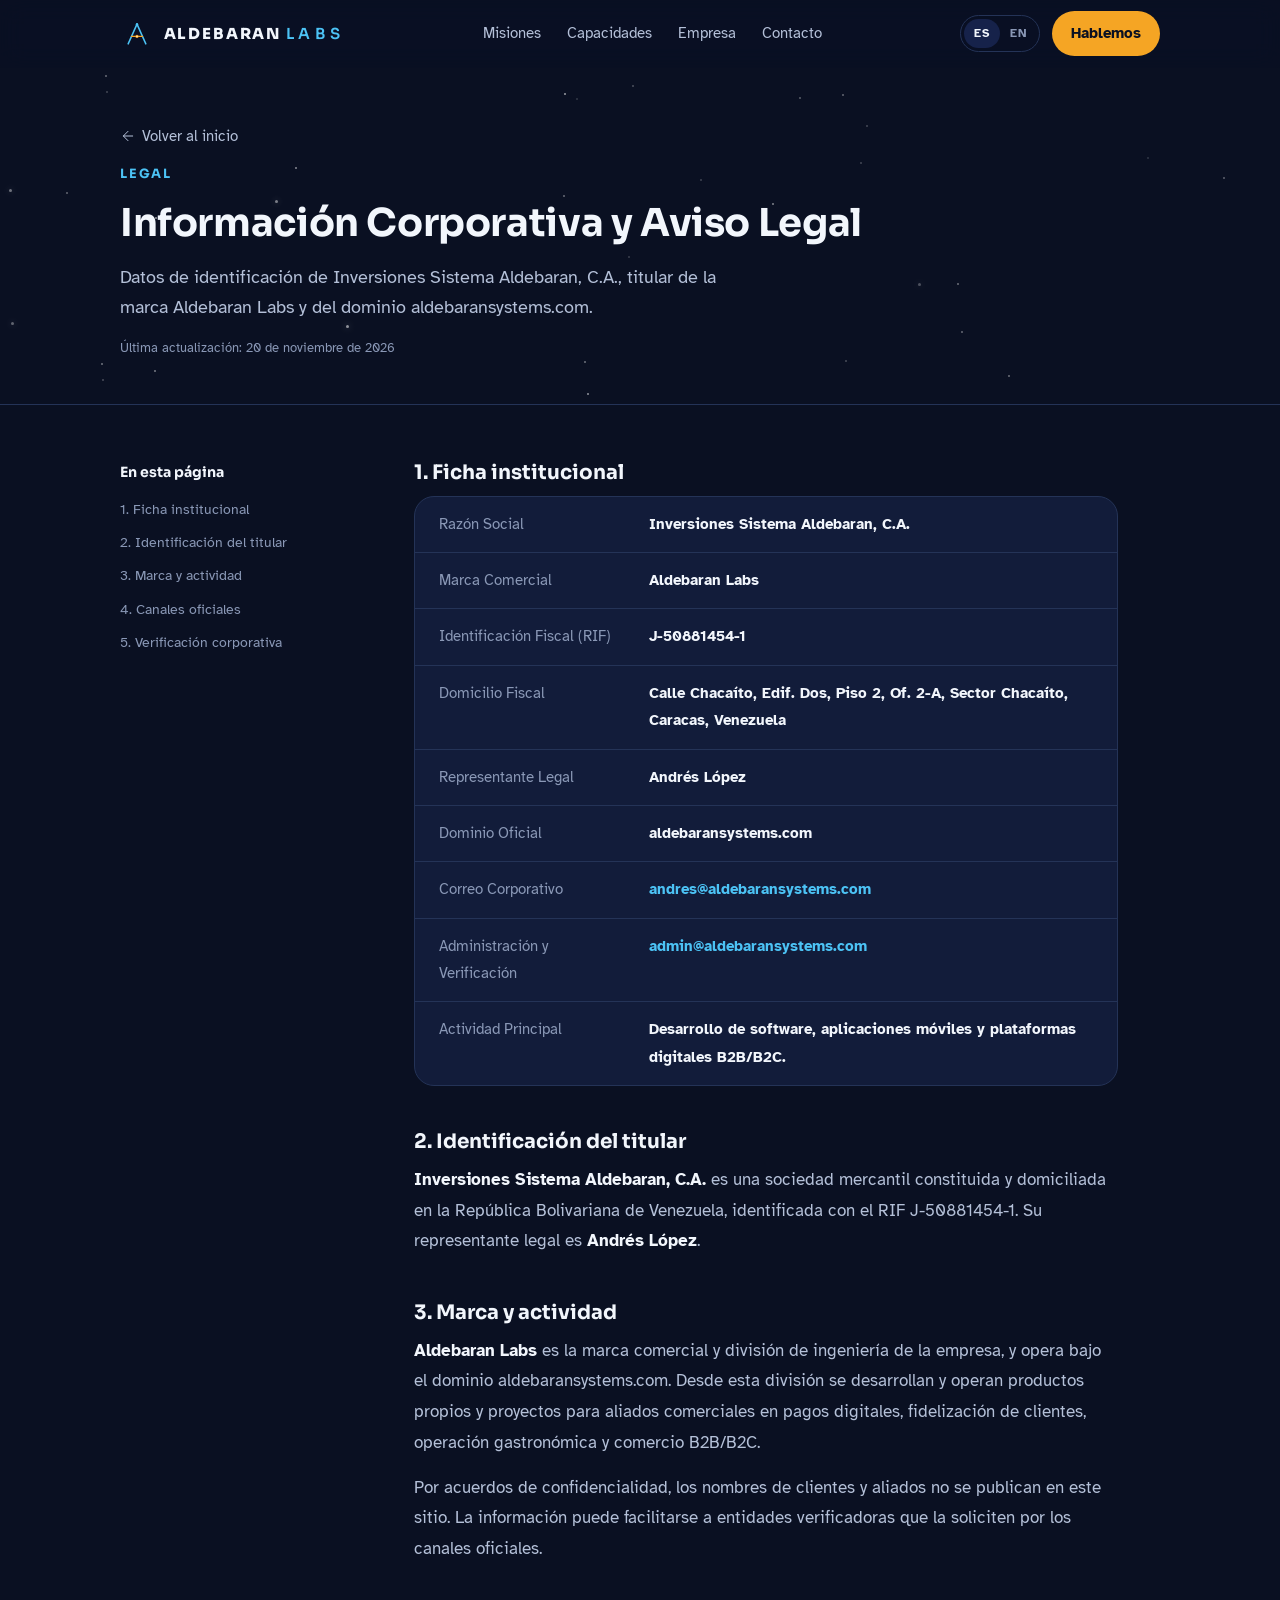
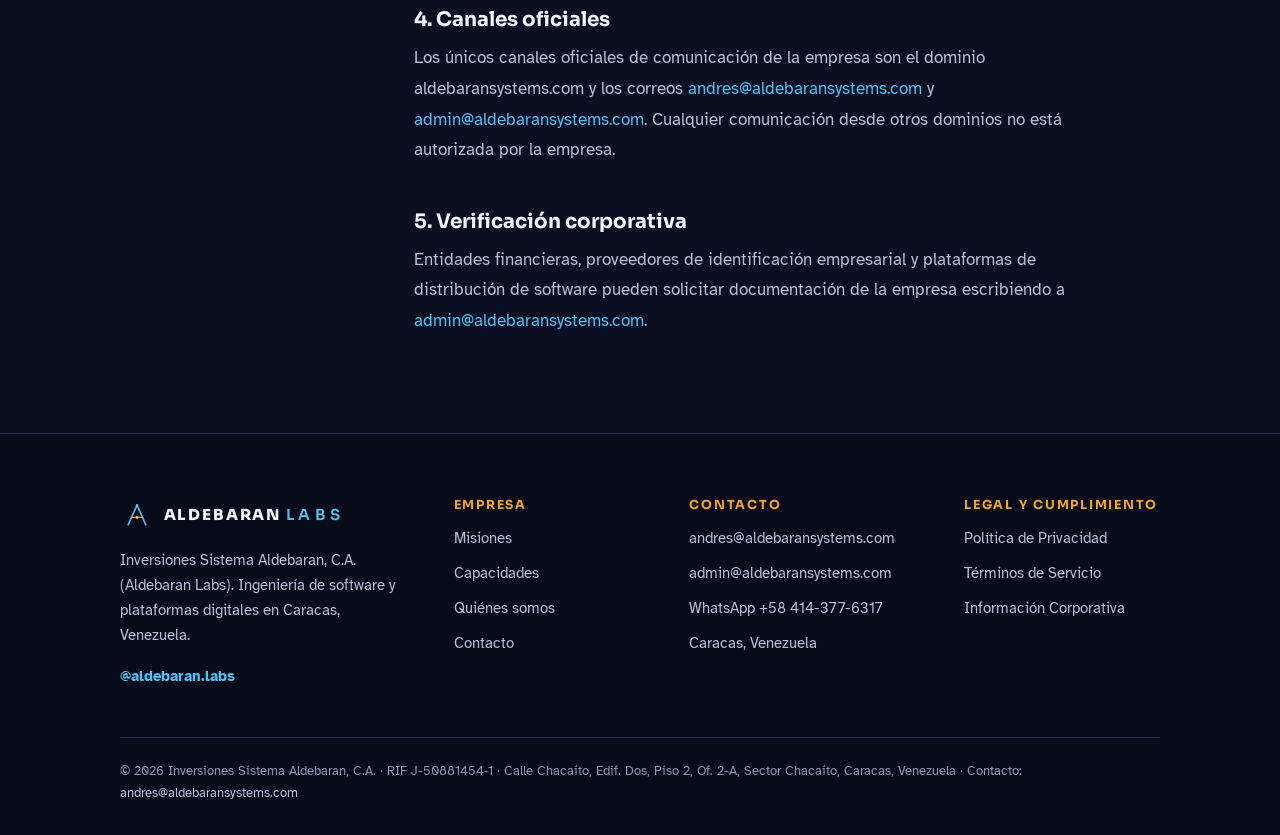
==== commit f9449dc4: "Recupera la identidad original y agrega misiones animadas - Logo, favicon, colores y tipografías ori" ====
--- a/legal/index.html
+++ b/legal/index.html
@@ -3,12 +3,13 @@
 <head>
 <meta charset="utf-8">
 <meta name="viewport" content="width=device-width, initial-scale=1">
+<script>document.documentElement.classList.add("js")</script>
 <title>Información Corporativa y Aviso Legal — Inversiones Sistema Aldebaran, C.A.</title>
 <meta name="description" content="Información corporativa de Inversiones Sistema Aldebaran, C.A.: RIF J-50881454-1, domicilio fiscal en Caracas, representante legal y canales oficiales.">
 <link rel="canonical" href="https://aldebaransystems.com/legal/">
 <link rel="alternate" hreflang="es" href="https://aldebaransystems.com/legal/">
 <link rel="alternate" hreflang="en" href="https://aldebaransystems.com/legal/?lang=en">
-<meta name="theme-color" content="#FFFFFF">
+<meta name="theme-color" content="#0A1022">
 <meta property="og:type" content="website">
 <meta property="og:site_name" content="Aldebaran Labs">
 <meta property="og:title" content="Información Corporativa y Aviso Legal — Inversiones Sistema Aldebaran, C.A.">
@@ -23,19 +24,18 @@
 <link rel="manifest" href="../site.webmanifest">
 <link rel="preconnect" href="https://fonts.googleapis.com">
 <link rel="preconnect" href="https://fonts.gstatic.com" crossorigin>
-<link rel="stylesheet" href="https://fonts.googleapis.com/css2?family=Inter:wght@400;500;600&family=Instrument+Serif:ital@0;1&display=swap">
+<link rel="stylesheet" href="https://fonts.googleapis.com/css2?family=Sora:wght@600;700;800&family=Atkinson+Hyperlegible:wght@400;700&display=swap">
 <link rel="stylesheet" href="../assets/css/site.css">
 </head>
 <body>
 <a class="skip" href="#main">Saltar al contenido</a>
 <header class="site-header">
   <div class="container">
-    <a class="brand" href="../" aria-label="Aldebaran — inicio">
-      <img class="brand-mark" src="../assets/img/logo.svg" alt="" width="28" height="28">
-      <span class="brand-name"><strong>Aldebaran</strong><span data-i18n="brand.legal">Inversiones Sistema Aldebaran, C.A.</span></span>
+    <a class="brand" href="../" aria-label="Aldebaran Labs — inicio">
+      <img src="../assets/img/logo.svg" alt="" width="34" height="34"><span>ALDEBARAN <small>LABS</small></span>
     </a>
     <nav class="nav" aria-label="Principal">
-        <a href="../#ecosistema" data-i18n="nav.ecosystem">Ecosistema</a>
+        <a href="../#proyectos" data-i18n="nav.projects">Misiones</a>
         <a href="../#capacidades" data-i18n="nav.capabilities">Capacidades</a>
         <a href="../#empresa" data-i18n="nav.company">Empresa</a>
         <a href="../#contacto" data-i18n="nav.contact">Contacto</a>
@@ -45,32 +45,33 @@
         <button type="button" data-lang="es" aria-pressed="true">ES</button>
         <button type="button" data-lang="en" aria-pressed="false">EN</button>
       </div>
-      <a class="btn btn-primary btn-sm" href="../#contacto" data-i18n="nav.cta">Contactar</a>
+      <a class="btn btn-primary btn-sm" href="../#contacto" data-i18n="nav.cta">Hablemos</a>
       <button class="menu-toggle" type="button" aria-label="Menú" aria-expanded="false" aria-controls="mobile-nav"><svg viewBox="0 0 24 24" fill="none" stroke="currentColor" stroke-width="1.5" stroke-linecap="round" stroke-linejoin="round" aria-hidden="true"><path d="M4 6h16M4 12h16M4 18h16"/></svg></button>
     </div>
   </div>
 </header>
 <nav class="mobile-nav" id="mobile-nav" aria-label="Móvil">
-    <a href="../#ecosistema" data-i18n="nav.ecosystem">Ecosistema</a>
+    <a href="../#proyectos" data-i18n="nav.projects">Misiones</a>
     <a href="../#capacidades" data-i18n="nav.capabilities">Capacidades</a>
     <a href="../#empresa" data-i18n="nav.company">Empresa</a>
     <a href="../#contacto" data-i18n="nav.contact">Contacto</a>
-    <a class="btn btn-primary" href="../#contacto" data-i18n="nav.cta">Contactar</a>
+    <a class="btn btn-primary" href="../#contacto" data-i18n="nav.cta">Hablemos</a>
 </nav>
 <main id="main">
 <section class="doc-hero">
+  <div class="sky" aria-hidden="true"></div>
   <div class="container">
     <a class="back" href="../"><svg viewBox="0 0 24 24" fill="none" stroke="currentColor" stroke-width="1.5" stroke-linecap="round" stroke-linejoin="round" aria-hidden="true"><path d="m12 19-7-7 7-7"/><path d="M19 12H5"/></svg><span data-i18n="back">Volver al inicio</span></a>
     <p class="eyebrow" data-i18n="lg.eyebrow">Legal</p>
     <h1 class="h-section" data-i18n="lg.title">Información Corporativa y Aviso Legal</h1>
     <p class="lead" data-i18n="lg.intro">Datos de identificación de Inversiones Sistema Aldebaran, C.A., titular de la marca Aldebaran Labs y del dominio aldebaransystems.com.</p>
-    <p class="muted" style="font-size:13px" data-i18n="lg.updated">Última actualización: 19 de noviembre de 2026</p>
+    <p class="muted" style="font-size:13px" data-i18n="lg.updated">Última actualización: 20 de noviembre de 2026</p>
   </div>
 </section>
 <div class="container doc-layout">
   <nav class="toc" aria-label="Contenido">
     <p data-i18n="lg.toc">En esta página</p>
-    <a href="#ficha"><span data-i18n="lg.toc1">1. Ficha institucional</span></a><a href="#titular"><span data-i18n="lg.toc2">2. Identificación del titular</span></a><a href="#marca"><span data-i18n="lg.toc3">3. Marca y productos</span></a><a href="#canales"><span data-i18n="lg.toc4">4. Canales oficiales</span></a><a href="#verificacion"><span data-i18n="lg.toc5">5. Verificación corporativa</span></a>
+    <a href="#ficha"><span data-i18n="lg.toc1">1. Ficha institucional</span></a><a href="#titular"><span data-i18n="lg.toc2">2. Identificación del titular</span></a><a href="#marca"><span data-i18n="lg.toc3">3. Marca y actividad</span></a><a href="#canales"><span data-i18n="lg.toc4">4. Canales oficiales</span></a><a href="#verificacion"><span data-i18n="lg.toc5">5. Verificación corporativa</span></a>
   </nav>
   <article class="prose">
         <h2 id="ficha" data-i18n="lg.h1">1. Ficha institucional</h2>
@@ -87,9 +88,9 @@
     </dl></div>
     <h2 id="titular" data-i18n="lg.h2">2. Identificación del titular</h2>
     <p data-i18n="lg.2.0"><strong>Inversiones Sistema Aldebaran, C.A.</strong> es una sociedad mercantil constituida y domiciliada en la República Bolivariana de Venezuela, identificada con el RIF J-50881454-1. Su representante legal es <strong>Andrés López</strong>.</p>
-    <h2 id="marca" data-i18n="lg.h3">3. Marca y productos</h2>
-    <p data-i18n="lg.3.0"><strong>Aldebaran Labs</strong> es la marca comercial y división de ingeniería de la empresa, y opera bajo el dominio aldebaransystems.com. Bajo esta división se desarrollan y operan los siguientes productos:</p>
-    <ul><li data-i18n="lg.3.1.0"><strong>PropiPay</strong> — <a href="https://propipay.app" target="_blank" rel="noopener noreferrer">propipay.app</a></li><li data-i18n="lg.3.1.1"><strong>Leal Club</strong> — <a href="https://lealclub.com" target="_blank" rel="noopener noreferrer">lealclub.com</a></li><li data-i18n="lg.3.1.2"><strong>Terraza Gourmet</strong> — <a href="https://terrazagourmetcm.com" target="_blank" rel="noopener noreferrer">terrazagourmetcm.com</a></li><li data-i18n="lg.3.1.3"><strong>VEXBIZ</strong> — <a href="https://ve.vexbiz.com" target="_blank" rel="noopener noreferrer">ve.vexbiz.com</a> (desarrollo comercial y arquitectura digital)</li></ul>
+    <h2 id="marca" data-i18n="lg.h3">3. Marca y actividad</h2>
+    <p data-i18n="lg.3.0"><strong>Aldebaran Labs</strong> es la marca comercial y división de ingeniería de la empresa, y opera bajo el dominio aldebaransystems.com. Desde esta división se desarrollan y operan productos propios y proyectos para aliados comerciales en pagos digitales, fidelización de clientes, operación gastronómica y comercio B2B/B2C.</p>
+    <p data-i18n="lg.3.1">Por acuerdos de confidencialidad, los nombres de clientes y aliados no se publican en este sitio. La información puede facilitarse a entidades verificadoras que la soliciten por los canales oficiales.</p>
     <h2 id="canales" data-i18n="lg.h4">4. Canales oficiales</h2>
     <p data-i18n="lg.4.0">Los únicos canales oficiales de comunicación de la empresa son el dominio aldebaransystems.com y los correos <a href="mailto:andres@aldebaransystems.com">andres@aldebaransystems.com</a> y <a href="mailto:admin@aldebaransystems.com">admin@aldebaransystems.com</a>. Cualquier comunicación desde otros dominios no está autorizada por la empresa.</p>
     <h2 id="verificacion" data-i18n="lg.h5">5. Verificación corporativa</h2>
@@ -101,28 +102,26 @@
   <div class="container">
     <div class="footer-grid">
       <div class="footer-about">
-        <a class="brand" href="../">
-          <img class="brand-mark" src="../assets/img/logo.svg" alt="" width="28" height="28">
-          <span class="brand-name"><strong>Aldebaran</strong></span>
-        </a>
+        <a class="brand" href="../"><img src="../assets/img/logo.svg" alt="" width="34" height="34"><span>ALDEBARAN <small>LABS</small></span></a>
         <p data-i18n="footer.about">Inversiones Sistema Aldebaran, C.A. (Aldebaran Labs). Ingeniería de software y plataformas digitales en Caracas, Venezuela.</p>
-      </div>
-      <div class="footer-col">
-        <h4 data-i18n="footer.ecosystem">Ecosistema</h4>
-        <ul>
-          <li><a href="https://propipay.app" target="_blank" rel="noopener noreferrer">PropiPay</a></li>
-          <li><a href="https://lealclub.com" target="_blank" rel="noopener noreferrer">Leal Club</a></li>
-          <li><a href="https://terrazagourmetcm.com" target="_blank" rel="noopener noreferrer">Terraza Gourmet</a></li>
-          <li><a href="https://ve.vexbiz.com" target="_blank" rel="noopener noreferrer">VEXBIZ</a></li>
-        </ul>
+        <a class="ig" href="https://instagram.com/aldebaran.labs" target="_blank" rel="noopener noreferrer">@aldebaran.labs</a>
       </div>
       <div class="footer-col">
         <h4 data-i18n="footer.company">Empresa</h4>
         <ul>
+          <li><a href="../#proyectos" data-i18n="footer.projects">Misiones</a></li>
           <li><a href="../#capacidades" data-i18n="footer.capabilities">Capacidades</a></li>
           <li><a href="../#empresa" data-i18n="footer.about.link">Quiénes somos</a></li>
           <li><a href="../#contacto" data-i18n="footer.contact">Contacto</a></li>
+        </ul>
+      </div>
+      <div class="footer-col">
+        <h4 data-i18n="footer.reach">Contacto</h4>
+        <ul>
           <li><a href="mailto:andres@aldebaransystems.com">andres@aldebaransystems.com</a></li>
+          <li><a href="mailto:admin@aldebaransystems.com">admin@aldebaransystems.com</a></li>
+          <li><a href="https://wa.me/584143776317" target="_blank" rel="noopener noreferrer">WhatsApp +58 414-377-6317</a></li>
+          <li>Caracas, Venezuela</li>
         </ul>
       </div>
       <div class="footer-col">
@@ -156,13 +155,10 @@
  "lg.toc2": "2. Owner identification",
  "lg.h2": "2. Owner identification",
  "lg.2.0": "<strong>Inversiones Sistema Aldebaran, C.A.<\/strong> is a commercial company incorporated and domiciled in the Bolivarian Republic of Venezuela, identified with RIF J-50881454-1. Its legal representative is <strong>Andrés López<\/strong>.",
- "lg.toc3": "3. Brand and products",
- "lg.h3": "3. Brand and products",
- "lg.3.0": "<strong>Aldebaran Labs<\/strong> is the company’s trade name and engineering division, operating under the aldebaransystems.com domain. The following products are developed and operated under this division:",
- "lg.3.1.0": "<strong>PropiPay<\/strong> — <a href=\"https://propipay.app\" target=\"_blank\" rel=\"noopener noreferrer\">propipay.app<\/a>",
- "lg.3.1.1": "<strong>Leal Club<\/strong> — <a href=\"https://lealclub.com\" target=\"_blank\" rel=\"noopener noreferrer\">lealclub.com<\/a>",
- "lg.3.1.2": "<strong>Terraza Gourmet<\/strong> — <a href=\"https://terrazagourmetcm.com\" target=\"_blank\" rel=\"noopener noreferrer\">terrazagourmetcm.com<\/a>",
- "lg.3.1.3": "<strong>VEXBIZ<\/strong> — <a href=\"https://ve.vexbiz.com\" target=\"_blank\" rel=\"noopener noreferrer\">ve.vexbiz.com<\/a> (commercial development and digital architecture)",
+ "lg.toc3": "3. Brand and activity",
+ "lg.h3": "3. Brand and activity",
+ "lg.3.0": "<strong>Aldebaran Labs<\/strong> is the company’s trade name and engineering division, operating under the aldebaransystems.com domain. This division develops and operates its own products and projects for commercial partners in digital payments, customer loyalty, food service operations and B2B/B2C commerce.",
+ "lg.3.1": "Under confidentiality agreements, client and partner names are not published on this site. The information can be provided to verifying entities that request it through the official channels.",
  "lg.toc4": "4. Official channels",
  "lg.h4": "4. Official channels",
  "lg.4.0": "The company’s only official communication channels are the aldebaransystems.com domain and the emails <a href=\"mailto:andres@aldebaransystems.com\">andres@aldebaransystems.com<\/a> and <a href=\"mailto:admin@aldebaransystems.com\">admin@aldebaransystems.com<\/a>. Any communication from other domains is not authorized by the company.",
@@ -172,7 +168,7 @@
  "lg.eyebrow": "Legal",
  "lg.title": "Corporate Information and Legal Notice",
  "lg.intro": "Identification details of Inversiones Sistema Aldebaran, C.A., owner of the Aldebaran Labs brand and the aldebaransystems.com domain.",
- "lg.updated": "Last updated: November 19, 2026",
+ "lg.updated": "Last updated: November 20, 2026",
  "lg.toc": "On this page",
  "meta.title": "Corporate Information and Legal Notice — Inversiones Sistema Aldebaran, C.A.",
  "meta.description": "Corporate information for Inversiones Sistema Aldebaran, C.A.: RIF J-50881454-1, registered address in Caracas, legal representative and official channels."
--- a/assets/css/site.css
+++ b/assets/css/site.css
@@ -1,280 +1,515 @@
 /* ==========================================================================
    Aldebaran Labs — Inversiones Sistema Aldebaran, C.A.
-   Hoja de estilos corporativa. Sin dependencias, sin build.
+   Identidad original: azul noche, cian y ámbar. Sin dependencias, sin build.
    ========================================================================== */
 
 :root {
-  --bg: #FFFFFF;
-  --bg-alt: #F7F8FA;
-  --line: #E5E7EB;
-  --line-strong: #D1D5DB;
-  --text: #111827;
-  --text-2: #4B5563;
-  --text-3: #6B7280;
-  --ink: #1E293B;
-  --ink-hover: #0F172A;
-  --accent: #2563EB;
-  --ok: #15803D;
-  --ok-bg: #F0FDF4;
-  --radius: 12px;
-  --radius-sm: 8px;
-  --max: 72rem;
-  --header-h: 64px;
-  --font: "Inter", ui-sans-serif, system-ui, -apple-system, "Segoe UI", Roboto, sans-serif;
-  --serif: "Instrument Serif", ui-serif, Georgia, serif;
+  --bg: #0A1022;
+  --bg-2: #0E1630;
+  --bg-3: #070C1B;
+  --surface: #121C3A;
+  --surface-2: #16224A;
+  --line: #243357;
+  --line-2: #2F4170;
+  --text: #F2F6FC;
+  --muted: #B4C0D8;
+  --muted-2: #8A98B6;
+  --cyan: #4CC3F5;
+  --amber: #F5A524;
+  --ok: #34D399;
+  --radius: 20px;
+  --radius-sm: 12px;
+  --max: 68rem;
+  --header-h: 68px;
+  --ease: cubic-bezier(.2, .7, .2, 1);
+  --head: "Sora", "Atkinson Hyperlegible", system-ui, sans-serif;
+  --body: "Atkinson Hyperlegible", system-ui, -apple-system, "Segoe UI", sans-serif;
   --mono: ui-monospace, "SF Mono", Menlo, Consolas, monospace;
+  color-scheme: dark;
 }
 
 *, *::before, *::after { box-sizing: border-box; }
-html { -webkit-text-size-adjust: 100%; scroll-behavior: smooth; scroll-padding-top: calc(var(--header-h) + 16px); }
-@media (prefers-reduced-motion: reduce) { html { scroll-behavior: auto; } }
-body {
-  margin: 0; background: var(--bg); color: var(--text);
-  font-family: var(--font); font-size: 16px; line-height: 1.6;
-  font-feature-settings: "cv11", "ss01"; -webkit-font-smoothing: antialiased;
-  text-rendering: optimizeLegibility;
-}
+html { -webkit-text-size-adjust: 100%; scroll-behavior: smooth; scroll-padding-top: calc(var(--header-h) + 16px); background: var(--bg); }
+body { margin: 0; background: var(--bg); color: var(--text); font-family: var(--body); font-size: 17px; line-height: 1.65; -webkit-font-smoothing: antialiased; overflow-x: clip; }
 img, svg { display: block; max-width: 100%; }
 a { color: inherit; text-decoration: none; }
 p { margin: 0; }
-h1, h2, h3, h4 { margin: 0; font-weight: 600; color: var(--text); }
+h1, h2, h3, h4 { margin: 0; font-family: var(--head); color: var(--text); line-height: 1.15; }
 ul, ol { margin: 0; padding: 0; }
 button { font: inherit; color: inherit; }
-:focus-visible { outline: 2px solid var(--accent); outline-offset: 2px; border-radius: 4px; }
-::selection { background: #DBEAFE; }
+:focus-visible { outline: 3px solid var(--amber); outline-offset: 3px; border-radius: 6px; }
+::selection { background: rgba(76, 195, 245, .3); }
 
 .container { max-width: var(--max); margin: 0 auto; padding-inline: 24px; }
-.skip { position: absolute; left: -9999px; top: 8px; z-index: 100; background: var(--ink); color: #fff; padding: 8px 14px; border-radius: var(--radius-sm); }
+.skip { position: absolute; left: -9999px; top: 8px; z-index: 100; background: var(--amber); color: var(--bg); font-weight: 700; padding: 8px 14px; border-radius: 10px; }
 .skip:focus { left: 16px; }
-.sr-only { position: absolute; width: 1px; height: 1px; overflow: hidden; clip: rect(0 0 0 0); white-space: nowrap; }
 
 /* --- Tipografía ---------------------------------------------------------- */
-.eyebrow { font-size: 12px; font-weight: 500; letter-spacing: .08em; text-transform: uppercase; color: var(--text-3); }
-.h-display { font-size: clamp(2.375rem, 5.2vw, 3.75rem); line-height: 1.05; letter-spacing: -0.035em; font-weight: 600; }
-.h-section { font-size: clamp(1.75rem, 3.2vw, 2.5rem); line-height: 1.12; letter-spacing: -0.028em; font-weight: 600; }
-.h-card { font-size: 1.125rem; line-height: 1.35; letter-spacing: -0.011em; font-weight: 600; }
-.lead { font-size: 1.125rem; line-height: 1.6; color: var(--text-2); max-width: 38rem; }
-.muted { color: var(--text-3); }
-.serif { font-family: var(--serif); font-weight: 400; letter-spacing: -0.01em; }
-.mono { font-family: var(--mono); font-size: .875em; }
+.eyebrow { font-family: var(--head); font-weight: 700; font-size: .8rem; letter-spacing: .14em; text-transform: uppercase; color: var(--cyan); }
+.h-display { font-size: clamp(2.4rem, 6.4vw, 3.9rem); font-weight: 800; letter-spacing: -0.02em; line-height: 1.07; }
+.h-section { font-size: clamp(1.7rem, 4.2vw, 2.4rem); font-weight: 700; letter-spacing: -0.01em; }
+.h-card { font-size: 1.2rem; font-weight: 700; }
+.lead { font-size: 1.15rem; color: var(--muted); max-width: 40rem; }
+.muted { color: var(--muted-2); }
 
 /* --- Botones ------------------------------------------------------------- */
-.btn {
-  display: inline-flex; align-items: center; justify-content: center; gap: 8px;
-  height: 44px; padding: 0 18px; border-radius: var(--radius-sm);
-  font-size: 15px; font-weight: 500; letter-spacing: -0.005em; white-space: nowrap;
-  border: 1px solid transparent; cursor: pointer;
-  transition: background-color .15s ease, border-color .15s ease, color .15s ease;
-}
-.btn svg { width: 16px; height: 16px; }
-.btn-primary { background: var(--ink); color: #fff; }
-.btn-primary:hover { background: var(--ink-hover); }
-.btn-secondary { background: #fff; color: var(--text); border-color: var(--line-strong); }
-.btn-secondary:hover { border-color: var(--text-3); }
-.btn-sm { height: 36px; padding: 0 14px; font-size: 14px; }
-.link { color: var(--accent); font-weight: 500; display: inline-flex; align-items: center; gap: 6px; }
-.link:hover { text-decoration: underline; text-underline-offset: 3px; }
-.link svg { width: 14px; height: 14px; }
+.btn { display: inline-flex; align-items: center; justify-content: center; gap: .55rem; min-height: 52px; padding: .9rem 1.35rem; border-radius: 14px; font-weight: 700; font-size: 1.02rem; border: 2px solid transparent; cursor: pointer; transition: transform .25s var(--ease), box-shadow .25s var(--ease), border-color .2s, background-color .2s; white-space: nowrap; }
+.btn svg { width: 18px; height: 18px; transition: transform .25s var(--ease); }
+.btn:hover svg { transform: translateX(3px); }
+.btn-primary { background: var(--amber); color: var(--bg); }
+.btn-primary:hover { transform: translateY(-2px); box-shadow: 0 12px 28px -10px rgba(245, 165, 36, .6); }
+.btn-secondary { border-color: var(--line-2); color: var(--text); }
+.btn-secondary:hover { border-color: var(--cyan); transform: translateY(-2px); }
+.btn-sm { min-height: 40px; padding: .5rem 1.05rem; border-radius: 999px; font-size: .95rem; }
+.link { color: var(--cyan); font-weight: 700; display: inline-flex; align-items: center; gap: 6px; }
+.link svg { width: 16px; height: 16px; transition: transform .25s var(--ease); }
+.link:hover svg { transform: translateX(3px); }
 
 /* --- Header -------------------------------------------------------------- */
-.site-header {
-  position: sticky; top: 0; z-index: 50; height: var(--header-h);
-  background: rgba(255,255,255,.92); border-bottom: 1px solid var(--line);
-  -webkit-backdrop-filter: saturate(180%) blur(8px); backdrop-filter: saturate(180%) blur(8px);
-}
-.site-header .container { height: 100%; display: flex; align-items: center; gap: 32px; }
-.brand { display: inline-flex; align-items: center; gap: 10px; flex-shrink: 0; }
-.brand-mark { width: 28px; height: 28px; }
-.brand-name { display: flex; flex-direction: column; line-height: 1.1; }
-.brand-name strong { font-size: 16px; font-weight: 600; letter-spacing: -0.02em; }
-.brand-name span { font-size: 11px; color: var(--text-3); letter-spacing: .01em; }
-.nav { display: flex; gap: 4px; margin-left: auto; margin-right: auto; }
-.nav a { font-size: 14px; color: var(--text-2); padding: 8px 12px; border-radius: 6px; transition: color .15s, background-color .15s; }
-.nav a:hover { color: var(--text); background: var(--bg-alt); }
+.site-header { position: sticky; top: 0; z-index: 50; height: var(--header-h); background: rgba(10, 16, 34, .72); border-bottom: 1px solid transparent; -webkit-backdrop-filter: blur(12px) saturate(140%); backdrop-filter: blur(12px) saturate(140%); transition: border-color .3s, background-color .3s; }
+.site-header.scrolled { border-bottom-color: var(--line); background: rgba(10, 16, 34, .9); }
+.site-header .container { height: 100%; display: flex; align-items: center; gap: 28px; }
+.brand { display: inline-flex; align-items: center; gap: .6rem; flex-shrink: 0; font-family: var(--head); font-weight: 800; letter-spacing: .12em; font-size: .95rem; }
+.brand img { width: 34px; height: 34px; transition: transform .6s var(--ease); }
+.brand:hover img { transform: rotate(-8deg) scale(1.06); }
+.brand small { color: var(--cyan); font-weight: 600; letter-spacing: .3em; font-size: inherit; }
+.nav { display: flex; gap: 2px; margin-inline: auto; }
+.nav a { font-size: .95rem; color: var(--muted); padding: 8px 12px; border-radius: 10px; position: relative; transition: color .2s; }
+.nav a::after { content: ""; position: absolute; left: 12px; right: 12px; bottom: 4px; height: 2px; border-radius: 2px; background: var(--cyan); transform: scaleX(0); transform-origin: left; transition: transform .3s var(--ease); }
+.nav a:hover { color: var(--text); }
+.nav a:hover::after { transform: scaleX(1); }
 .header-actions { display: flex; align-items: center; gap: 12px; }
-.lang { display: inline-flex; border: 1px solid var(--line); border-radius: 6px; padding: 2px; }
-.lang button { border: 0; background: transparent; font-size: 12px; font-weight: 500; letter-spacing: .04em; color: var(--text-3); padding: 4px 8px; border-radius: 4px; cursor: pointer; }
-.lang button[aria-pressed="true"] { background: var(--bg-alt); color: var(--text); }
-.menu-toggle { display: none; width: 40px; height: 40px; border: 1px solid var(--line); background: #fff; border-radius: var(--radius-sm); align-items: center; justify-content: center; cursor: pointer; }
-.menu-toggle svg { width: 18px; height: 18px; }
+.lang { display: inline-flex; border: 1px solid var(--line); border-radius: 999px; padding: 3px; }
+.lang button { border: 0; background: transparent; font-size: .78rem; font-weight: 700; letter-spacing: .06em; color: var(--muted-2); padding: 4px 10px; border-radius: 999px; cursor: pointer; transition: background-color .2s, color .2s; }
+.lang button[aria-pressed="true"] { background: var(--surface-2); color: var(--text); }
+.menu-toggle { display: none; width: 42px; height: 42px; border: 1px solid var(--line); background: transparent; border-radius: 12px; align-items: center; justify-content: center; cursor: pointer; }
+.menu-toggle svg { width: 20px; height: 20px; }
 .mobile-nav { display: none; }
-
-@media (max-width: 880px) {
+@media (max-width: 900px) {
   .nav, .header-actions .btn { display: none; }
   .header-actions { margin-left: auto; }
-  .site-header .container { gap: 16px; }
+  .site-header .container { gap: 14px; }
   .menu-toggle { display: inline-flex; }
-  .mobile-nav { display: block; position: fixed; inset: var(--header-h) 0 auto 0; background: #fff; border-bottom: 1px solid var(--line); padding: 8px 24px 24px; transform: translateY(-8px); opacity: 0; visibility: hidden; transition: opacity .15s, transform .15s, visibility .15s; z-index: 49; }
+  .mobile-nav { display: block; position: fixed; inset: var(--header-h) 0 auto 0; background: var(--bg-2); border-bottom: 1px solid var(--line); padding: 8px 24px 24px; transform: translateY(-8px); opacity: 0; visibility: hidden; transition: opacity .2s, transform .2s, visibility .2s; z-index: 49; }
   .mobile-nav.open { transform: none; opacity: 1; visibility: visible; }
-  .mobile-nav a:not(.btn) { display: block; padding: 14px 0; border-bottom: 1px solid var(--line); font-size: 16px; }
-  .mobile-nav .btn { width: 100%; margin-top: 16px; }
-}
-
-@media (max-width: 480px) { .brand-name span { display: none; } }
+  .mobile-nav a:not(.btn) { display: block; padding: 14px 0; border-bottom: 1px solid var(--line); font-size: 1.05rem; }
+  .mobile-nav .btn { width: 100%; margin-top: 18px; }
+}
+@media (max-width: 400px) {
+  .site-header .container { padding-inline: 16px; gap: 10px; }
+  .brand { font-size: .8rem; letter-spacing: .08em; gap: .45rem; }
+  .brand img { width: 30px; height: 30px; }
+  .brand small { letter-spacing: .16em; }
+  .header-actions { gap: 8px; }
+  .lang button { padding: 4px 8px; }
+  .menu-toggle { width: 40px; height: 40px; }
+}
+
+/* --- Cielo --------------------------------------------------------------- */
+.sky { position: absolute; inset: 0; pointer-events: none; overflow: hidden; }
+.sky i { position: absolute; width: 2px; height: 2px; border-radius: 50%; background: #fff; opacity: var(--o, .3); }
+.sky i.big { width: 3px; height: 3px; box-shadow: 0 0 6px rgba(255, 255, 255, .6); }
+.sky .shoot { position: absolute; top: 14%; left: 62%; width: 120px; height: 1.5px; border-radius: 2px; background: linear-gradient(90deg, rgba(255,255,255,0), rgba(255,255,255,.9)); opacity: 0; transform: rotate(-24deg); }
+
+/* --- Hero ---------------------------------------------------------------- */
+.hero { position: relative; overflow: hidden; padding: 64px 0 88px; }
+.hero::after { content: ""; position: absolute; inset: auto 0 0 0; height: 140px; background: linear-gradient(180deg, rgba(10,16,34,0), var(--bg)); pointer-events: none; }
+.hero .container { position: relative; z-index: 1; }
+.hero-grid { display: grid; gap: 2.5rem; align-items: center; grid-template-columns: minmax(0, 1.15fr) minmax(0, .85fr); }
+.hero-copy { display: grid; gap: 1.25rem; }
+.hero-copy .h-display { max-width: 13ch; }
+.hero-ctas { display: flex; flex-wrap: wrap; gap: .8rem; margin-top: .5rem; }
+.fact { margin-top: .75rem; border-left: 3px solid var(--amber); padding-left: 1rem; color: var(--muted); max-width: 34rem; font-size: 1rem; }
+.fact strong { color: var(--text); }
+.hero-meta { display: flex; flex-wrap: wrap; gap: .5rem; margin-top: .25rem; }
+.hero-meta span { display: inline-flex; align-items: center; gap: .45rem; font-size: .88rem; color: var(--muted); border: 1px solid var(--line); background: rgba(18, 28, 58, .6); border-radius: 999px; padding: .3rem .8rem; }
+.hero-meta svg { width: 15px; height: 15px; color: var(--cyan); }
+.emblem { justify-self: center; width: min(400px, 80vw); transition: transform .4s var(--ease); }
+.emblem svg { width: 100%; height: auto; overflow: visible; }
+@media (max-width: 900px) {
+  .hero { padding: 40px 0 72px; }
+  .hero-grid { grid-template-columns: minmax(0, 1fr); gap: 1.5rem; }
+  .emblem { order: -1; width: min(230px, 62vw); }
+}
+
+/* --- Banda de tecnologías ------------------------------------------------ */
+.stack-band { border-block: 1px solid var(--line); background: var(--bg-2); }
+.stack-band .container { display: flex; align-items: center; gap: 2rem; min-height: 72px; }
+.stack-label { font-family: var(--head); font-size: .75rem; font-weight: 700; letter-spacing: .14em; text-transform: uppercase; color: var(--amber); white-space: nowrap; flex-shrink: 0; }
+.marquee { position: relative; overflow: hidden; flex: 1; min-width: 0; -webkit-mask-image: linear-gradient(90deg, transparent, #000 8%, #000 92%, transparent); mask-image: linear-gradient(90deg, transparent, #000 8%, #000 92%, transparent); }
+.marquee-track { display: flex; width: max-content; }
+.marquee-track span { display: inline-flex; align-items: center; gap: 2.25rem; padding-right: 2.25rem; font-weight: 700; color: var(--muted); white-space: nowrap; }
+.marquee-track span::after { content: ""; width: 5px; height: 5px; border-radius: 50%; background: var(--cyan); opacity: .7; }
+@media (max-width: 720px) { .stack-band .container { flex-direction: column; align-items: stretch; gap: .6rem; padding-block: 1.1rem; } }
 
 /* --- Secciones ----------------------------------------------------------- */
-.section { padding: 96px 0; }
-.section-alt { background: var(--bg-alt); border-top: 1px solid var(--line); border-bottom: 1px solid var(--line); }
-.section-head { display: grid; gap: 16px; margin-bottom: 48px; max-width: 44rem; }
-@media (max-width: 720px) { .section { padding: 72px 0; } .section-head { margin-bottom: 36px; } }
-
-/* --- Hero ---------------------------------------------------------------- */
-.hero { padding: 88px 0 96px; border-bottom: 1px solid var(--line); }
-.hero-grid { display: grid; gap: 56px; align-items: center; grid-template-columns: minmax(0, .92fr) minmax(0, 1.08fr); }
-.hero-copy { display: grid; gap: 24px; }
-.hero-copy .h-display { max-width: 15ch; }
-.hero-ctas { display: flex; flex-wrap: wrap; gap: 12px; margin-top: 8px; }
-.hero-meta { display: flex; flex-wrap: wrap; gap: 8px 24px; margin-top: 16px; padding-top: 24px; border-top: 1px solid var(--line); font-size: 13px; color: var(--text-3); }
-.hero-meta span { display: inline-flex; align-items: center; gap: 8px; }
-.hero-meta svg { width: 14px; height: 14px; }
-@media (max-width: 960px) { .hero { padding: 56px 0 72px; } .hero-grid { grid-template-columns: 1fr; gap: 48px; } }
-
-/* Panel tipo consola */
-.panel { background: #fff; border: 1px solid var(--line); border-radius: var(--radius); box-shadow: 0 1px 2px rgba(17,24,39,.04), 0 12px 32px -12px rgba(17,24,39,.10); overflow: hidden; }
-.panel-bar { display: flex; align-items: center; justify-content: space-between; gap: 12px; padding: 12px 16px; border-bottom: 1px solid var(--line); background: var(--bg-alt); }
-.panel-title { font-size: 13px; font-weight: 500; display: inline-flex; align-items: center; gap: 8px; }
-.panel-title svg { width: 14px; height: 14px; color: var(--text-3); }
-.panel-sub { font-size: 12px; color: var(--text-3); }
-.panel-stats { display: grid; grid-template-columns: repeat(3, 1fr); border-bottom: 1px solid var(--line); }
-.stat { padding: 16px; display: grid; gap: 2px; }
-.stat + .stat { border-left: 1px solid var(--line); }
-.stat dt { font-size: 12px; color: var(--text-3); }
-.stat dd { margin: 0; font-size: 17px; line-height: 1.35; font-weight: 600; letter-spacing: -0.02em; font-variant-numeric: tabular-nums; }
-.ptable { width: 100%; border-collapse: collapse; font-size: 13px; }
-.ptable th { text-align: left; font-weight: 500; font-size: 12px; color: var(--text-3); padding: 10px 14px; border-bottom: 1px solid var(--line); }
-.ptable td { padding: 12px 14px; border-bottom: 1px solid var(--line); vertical-align: middle; }
-.ptable tr:last-child td { border-bottom: 0; }
-.ptable .pname { display: flex; align-items: center; gap: 10px; font-weight: 500; white-space: nowrap; }
-.ptable .col-cat { color: var(--text-2); }
-.ptable .pdomain { color: var(--text-3); font-family: var(--mono); font-size: 12px; }
-.pico { width: 24px; height: 24px; border-radius: 6px; display: grid; place-items: center; font-size: 11px; font-weight: 600; color: #fff; flex-shrink: 0; }
-.status { display: inline-flex; align-items: center; gap: 6px; font-size: 12px; font-weight: 500; color: var(--ok); background: var(--ok-bg); padding: 2px 8px; border-radius: 999px; white-space: nowrap; }
-.status::before { content: ""; width: 6px; height: 6px; border-radius: 50%; background: currentColor; }
-@media (max-width: 1100px) and (min-width: 961px) { .ptable .col-cat { display: none; } }
-@media (max-width: 600px) { .ptable .col-cat, .ptable .pdomain, .ptable .col-dom { display: none; } .stat { padding: 14px 12px; } .stat dd { font-size: 14px; } }
-
-/* --- Ecosistema ---------------------------------------------------------- */
-.products { display: grid; grid-template-columns: repeat(2, minmax(0, 1fr)); gap: 16px; }
-.product { background: #fff; border: 1px solid var(--line); border-radius: var(--radius); padding: 28px; display: flex; flex-direction: column; gap: 20px; transition: border-color .15s; }
-.product:hover { border-color: var(--line-strong); }
-.product-head { display: flex; align-items: flex-start; justify-content: space-between; gap: 16px; }
-.product-id { display: flex; align-items: center; gap: 14px; }
-.product-id .pico { width: 40px; height: 40px; border-radius: 10px; font-size: 15px; }
-.product-id h3 { font-size: 20px; letter-spacing: -0.02em; }
-.product-id p { font-size: 13px; color: var(--text-3); margin-top: 2px; }
-.product > p { color: var(--text-2); font-size: 15px; }
-.specs { display: grid; gap: 0; border-top: 1px solid var(--line); margin-top: auto; }
-.specs div { display: grid; grid-template-columns: 110px 1fr; gap: 16px; padding: 12px 0; border-bottom: 1px solid var(--line); font-size: 14px; }
-.specs dt { color: var(--text-3); }
-.specs dd { margin: 0; color: var(--text); }
-.product-foot { display: flex; align-items: center; justify-content: space-between; gap: 12px; }
-.product-foot .mono { color: var(--text-3); }
-@media (max-width: 600px) { .product-foot .mono { display: none; } .product-foot { justify-content: flex-start; } .product-head { flex-wrap: wrap; } }
-@media (max-width: 820px) { .products { grid-template-columns: 1fr; } .product { padding: 24px; } .specs div { grid-template-columns: 96px 1fr; } }
+.section { padding: 88px 0; border-top: 1px solid var(--line); position: relative; }
+.stack-band + .section { border-top: 0; }
+.section-alt { background: var(--bg-2); }
+.section-head { display: grid; gap: .9rem; margin-bottom: 2.75rem; max-width: 44rem; }
+@media (max-width: 720px) { .section { padding: 68px 0; } .section-head { margin-bottom: 2rem; } }
+
+/* --- Misiones (proyectos) ------------------------------------------------ */
+.projects { display: grid; grid-template-columns: repeat(2, minmax(0, 1fr)); gap: 1rem; }
+.project { background: var(--surface); border: 1px solid var(--line); border-radius: var(--radius); padding: 12px 12px 26px; display: flex; flex-direction: column; gap: 1.2rem; transition: transform .35s var(--ease), border-color .35s, box-shadow .35s var(--ease); }
+.project:hover { transform: translateY(-4px); border-color: rgba(76, 195, 245, .45); box-shadow: 0 24px 48px -24px rgba(0, 0, 0, .7), 0 0 0 1px rgba(76, 195, 245, .08); }
+.project-body { padding: 0 14px; display: flex; flex-direction: column; gap: .55rem; flex: 1; }
+.fmt { align-self: flex-start; font-size: .8rem; font-weight: 700; color: var(--cyan); border: 1px solid var(--line-2); border-radius: 999px; padding: .2rem .75rem; }
+.project h3 { font-size: 1.22rem; }
+.project p { color: var(--muted); }
+.projects-note { margin-top: 1.25rem; font-size: .88rem; color: var(--muted-2); }
+@media (max-width: 860px) { .projects { grid-template-columns: minmax(0, 1fr); } }
+
+/* Escenario de animación */
+.stage { position: relative; height: 236px; border-radius: 14px; background-color: #0B1229; background-image: radial-gradient(circle at 1px 1px, #1E2B52 1px, transparent 0); background-size: 16px 16px; border: 1px solid var(--line); overflow: hidden; font-size: 11px; line-height: 1.35; color: var(--muted); }
+.stage .panel-ui { background: var(--surface-2); border: 1px solid var(--line-2); border-radius: 12px; }
+.stage .ui-head { font-size: 10.5px; color: var(--muted-2); font-weight: 700; display: flex; justify-content: space-between; align-items: center; gap: 6px; }
+
+/* 1 · Propinas */
+.st-tips { display: flex; align-items: center; justify-content: center; padding: 0 18px; }
+.pos { width: 94px; flex-shrink: 0; background: #060B18; border: 1px solid var(--line-2); border-radius: 16px; padding: 8px; box-shadow: 0 14px 28px -14px rgba(0, 0, 0, .8); }
+.pos-screen { background: #EAF3FB; color: #0A1022; border-radius: 8px; padding: 7px 8px; display: grid; gap: 1px; }
+.pos-screen small { font-size: 9.5px; color: #4B5A78; }
+.pos-amt { font-family: var(--head); font-size: 16px; font-weight: 700; font-variant-numeric: tabular-nums; }
+.pos-ok { display: inline-flex; align-items: center; gap: 3px; font-size: 9px; font-weight: 700; color: #059669; }
+.pos-ok svg { width: 10px; height: 10px; stroke-width: 3; }
+.pos-keys { display: grid; grid-template-columns: repeat(3, 1fr); gap: 4px; margin-top: 8px; }
+.pos-keys i { height: 8px; border-radius: 3px; background: rgba(255, 255, 255, .12); }
+.wire { position: relative; flex: 1; min-width: 26px; max-width: 70px; height: 2px; margin: 0 10px; background: repeating-linear-gradient(90deg, var(--line-2) 0 4px, transparent 4px 8px); }
+.wire i { position: absolute; top: 50%; left: calc(100% - 8px); width: 8px; height: 8px; margin-top: -4px; border-radius: 50%; background: var(--cyan); box-shadow: 0 0 0 4px rgba(76, 195, 245, .18), 0 0 12px var(--cyan); opacity: 0; }
+.split { flex: 1.4; max-width: 210px; padding: 12px; display: grid; gap: 9px; }
+.split .row { display: grid; grid-template-columns: 44px minmax(0, 1fr) 28px; align-items: center; gap: 8px; }
+.split .bar { height: 6px; border-radius: 3px; background: #0B1229; overflow: hidden; }
+.split .bar b { display: block; height: 100%; width: var(--w); border-radius: 3px; background: var(--c); transform-origin: left; }
+.split em { font-style: normal; text-align: right; color: var(--text); font-weight: 700; font-variant-numeric: tabular-nums; }
+
+@media (max-width: 420px) {
+  .st-tips { padding: 0 12px; }
+  .pos { width: 82px; }
+  .wire { margin: 0 6px; min-width: 18px; }
+  .split .row { grid-template-columns: 38px minmax(0, 1fr) 26px; gap: 6px; }
+  .st-invest, .st-shop, .st-market { gap: 8px; padding: 10px; }
+  .bars, .bar-labels { gap: 6px; }
+  .st-loyal { gap: 12px; padding: 0 10px; }
+  .loyal-side { width: 112px; }
+}
+@media (max-width: 340px) {
+  .brand { font-size: .72rem; letter-spacing: .05em; }
+  .brand small { letter-spacing: .1em; }
+  .lang button { padding: 3px 6px; font-size: .72rem; }
+  .qr { grid-template-columns: repeat(13, 6px); grid-auto-rows: 6px; }
+}
+
+/* 2 · Lealtad */
+.st-loyal { display: flex; align-items: center; justify-content: center; gap: 22px; padding: 0 16px; }
+.qr-card { background: #EAF3FB; border-radius: 14px; padding: 11px; display: grid; gap: 8px; box-shadow: 0 16px 32px -16px rgba(0, 0, 0, .8); }
+.qr { display: grid; grid-template-columns: repeat(13, 7px); grid-auto-rows: 7px; gap: 1px; }
+.qr i { border-radius: 1.5px; transition: background-color .35s; }
+.qr i.on { background: #0A1022; }
+.qr-timer { height: 3px; border-radius: 2px; background: #C9D6E6; overflow: hidden; }
+.qr-timer b { display: block; height: 100%; background: var(--cyan); transform-origin: left; }
+.qr-meta { font-size: 9.5px; color: #4B5A78; font-weight: 700; }
+.loyal-side { display: grid; gap: 10px; width: 128px; }
+.points { padding: 10px 12px; position: relative; display: grid; }
+.points small { font-size: 10px; color: var(--muted-2); }
+.points strong { font-family: var(--head); font-size: 18px; font-variant-numeric: tabular-nums; }
+.points .plus { position: absolute; right: 8px; top: 8px; font-size: 10px; font-weight: 700; color: var(--amber); background: rgba(245, 165, 36, .14); border-radius: 999px; padding: 1px 7px; }
+.merchants { display: flex; gap: 6px; }
+.merchants span { width: 26px; height: 26px; border-radius: 8px; border: 1px solid var(--line-2); display: grid; place-items: center; font-weight: 700; color: var(--muted-2); transition: border-color .3s, color .3s, background-color .3s; }
+.merchants span.active { border-color: var(--cyan); color: var(--cyan); background: rgba(76, 195, 245, .1); }
+.merchants-label { font-size: 10px; color: var(--muted-2); }
+
+/* 3 · Pedidos */
+.st-orders { padding: 12px; display: grid; grid-template-columns: repeat(3, minmax(0, 1fr)); gap: 8px; }
+.lane { border: 1px dashed var(--line-2); border-radius: 10px; padding: 8px; background: rgba(255, 255, 255, .015); }
+.lane-head { display: flex; align-items: center; gap: 6px; font-size: 10.5px; font-weight: 700; color: var(--muted-2); }
+.lane-head::before { content: ""; width: 6px; height: 6px; border-radius: 50%; background: var(--c); }
+.tickets { position: absolute; inset: 40px 12px 12px; }
+.ticket { position: absolute; left: 8px; width: calc((100% - 16px) / 3 - 16px); height: 50px; padding: 7px 8px; border-radius: 9px; background: var(--surface-2); border: 1px solid var(--line-2); display: grid; align-content: center; gap: 2px; }
+.ticket b { display: flex; align-items: center; gap: 5px; color: var(--text); font-size: 11px; }
+.ticket b i { width: 6px; height: 6px; border-radius: 2px; }
+.ticket small { font-size: 9.5px; color: var(--muted-2); }
+.ticket.c1 { transform: translateX(calc(100% + 24px)); background: rgba(245, 165, 36, .12); border-color: rgba(245, 165, 36, .45); }
+.ticket.c2 { transform: translateX(calc(200% + 48px)); background: rgba(52, 211, 153, .1); border-color: rgba(52, 211, 153, .45); }
+
+/* 4 · Inversionistas */
+.st-invest { display: grid; grid-template-columns: minmax(0, 1fr) minmax(0, 1fr); gap: 12px; padding: 14px; }
+.inv-ctrl { padding: 12px; display: flex; flex-direction: column; gap: 10px; }
+.inv-ctrl .send { margin-top: auto; }
+.chips { display: flex; gap: 6px; }
+.chips span { flex: 1; text-align: center; border: 1px solid var(--line-2); border-radius: 8px; padding: 4px 0; font-weight: 700; color: var(--muted-2); }
+.chips span.c0 { border-color: var(--amber); color: var(--amber); background: rgba(245, 165, 36, .12); }
+.slider { position: relative; height: 4px; border-radius: 2px; background: #0B1229; margin: 6px 4px; }
+.slider b { position: absolute; left: 0; top: 0; bottom: 0; width: 20%; border-radius: 2px; background: var(--amber); }
+.slider i { position: absolute; top: 50%; left: 20%; width: 14px; height: 14px; margin: -7px 0 0 -7px; border-radius: 50%; background: #fff; box-shadow: 0 0 0 3px rgba(245, 165, 36, .35); }
+.send { margin-top: 2px; text-align: center; border-radius: 8px; padding: 6px 0; font-weight: 700; color: var(--bg); background: var(--cyan); position: relative; }
+.chart { padding: 12px; display: grid; grid-template-rows: auto 1fr auto; gap: 8px; }
+.bars { display: flex; align-items: flex-end; gap: 10px; padding: 0 4px; border-bottom: 1px solid var(--line-2); }
+.bars b { flex: 1; height: 100%; border-radius: 5px 5px 0 0; background: var(--c); transform-origin: bottom; transform: scaleY(var(--h1)); }
+.bar-labels { display: flex; gap: 10px; padding: 0 4px; }
+.bar-labels span { flex: 1; min-width: 0; text-align: center; font-size: 9.5px; color: var(--muted-2); overflow: hidden; text-overflow: ellipsis; white-space: nowrap; }
+
+/* 5 · Tienda internacional */
+.st-shop { display: grid; grid-template-columns: minmax(0, .9fr) minmax(0, 1.1fr); gap: 12px; padding: 14px; }
+.product-ui { padding: 10px; display: flex; flex-direction: column; gap: 7px; }
+.product-ui .add { margin-top: auto; }
+.product-img { height: 72px; border-radius: 9px; background: #0B1229; display: grid; place-items: center; }
+.product-img svg { width: 56px; height: 56px; }
+.sk { height: 6px; border-radius: 3px; background: var(--line-2); }
+.sk.w2 { width: 60%; }
+.price { font-family: var(--head); font-weight: 700; color: var(--text); font-size: 13px; }
+.add { text-align: center; border-radius: 8px; padding: 5px 0; font-weight: 700; color: var(--bg); background: var(--amber); }
+.checkout { padding: 10px 12px; display: flex; flex-direction: column; gap: 8px; }
+.checkout .pay { margin-top: auto; }
+.cart { position: relative; display: inline-grid; place-items: center; width: 22px; height: 22px; }
+.cart svg { width: 16px; height: 16px; color: var(--muted); }
+.cart em { position: absolute; top: -4px; right: -6px; min-width: 14px; height: 14px; border-radius: 7px; background: var(--amber); color: var(--bg); font-style: normal; font-size: 9px; font-weight: 700; display: grid; place-items: center; padding: 0 3px; }
+.line { display: flex; justify-content: space-between; gap: 8px; font-variant-numeric: tabular-nums; }
+.line.total { border-top: 1px solid var(--line-2); padding-top: 7px; color: var(--text); font-weight: 700; }
+.pay { position: relative; height: 26px; margin-top: 2px; }
+.pay span { position: absolute; inset: 0; display: flex; align-items: center; justify-content: center; gap: 4px; border-radius: 8px; font-weight: 700; }
+.pay .p1 { background: var(--cyan); color: var(--bg); opacity: 0; }
+.pay .p2 { background: rgba(52, 211, 153, .14); color: var(--ok); border: 1px solid rgba(52, 211, 153, .45); }
+.pay svg { width: 11px; height: 11px; stroke-width: 3; }
+
+/* 6 · Marketplace */
+.st-market { display: grid; grid-template-columns: minmax(0, 1fr) minmax(0, 1.1fr); gap: 12px; padding: 14px; }
+.inv { padding: 12px; display: grid; gap: 9px; align-content: start; }
+.inv .sync { width: 11px; height: 11px; border: 1.5px solid var(--cyan); border-top-color: transparent; border-radius: 50%; }
+.inv-row { display: grid; gap: 4px; }
+.inv-row .bar { height: 5px; border-radius: 3px; background: #0B1229; overflow: hidden; }
+.inv-row .bar b { display: block; height: 100%; width: 100%; border-radius: 3px; background: var(--cyan); transform-origin: left; transform: scaleX(var(--a)); }
+.route { position: relative; overflow: hidden; }
+.route svg { position: absolute; inset: 0; width: 100%; height: 100%; }
+.route-chip { position: absolute; top: 9px; left: 9px; z-index: 1; font-size: 9.5px; font-weight: 700; color: var(--amber); background: rgba(245, 165, 36, .12); border-radius: 999px; padding: 2px 8px; }
+.route-base { fill: none; stroke: var(--line-2); stroke-width: 2; }
+.route-flow { fill: none; stroke: var(--amber); stroke-width: 2; stroke-dasharray: 4 7; }
+.node { fill: var(--cyan); }
+.node-ring { fill: none; stroke: var(--cyan); stroke-width: 1.5; transform-box: fill-box; transform-origin: center; opacity: .5; }
+.route text { fill: var(--muted); font-size: 10px; font-family: var(--body); font-weight: 700; }
 
 /* --- Capacidades --------------------------------------------------------- */
-.caps { display: grid; grid-template-columns: repeat(4, minmax(0, 1fr)); border: 1px solid var(--line); border-radius: var(--radius); background: #fff; }
-.cap { padding: 28px 24px; display: grid; gap: 12px; align-content: start; }
-.cap + .cap { border-left: 1px solid var(--line); }
-.cap-ico { width: 36px; height: 36px; border: 1px solid var(--line); border-radius: var(--radius-sm); display: grid; place-items: center; margin-bottom: 8px; }
-.cap-ico svg { width: 18px; height: 18px; color: var(--ink); }
-.cap p { font-size: 14px; color: var(--text-2); }
-@media (max-width: 960px) {
-  .caps { grid-template-columns: repeat(2, minmax(0, 1fr)); }
-  .cap:nth-child(3) { border-left: 0; }
-  .cap:nth-child(n+3) { border-top: 1px solid var(--line); }
-}
-@media (max-width: 560px) {
-  .caps { grid-template-columns: 1fr; }
-  .cap + .cap { border-left: 0; border-top: 1px solid var(--line); }
-}
+.caps { display: grid; grid-template-columns: repeat(2, minmax(0, 1fr)); gap: 1rem; }
+.cap { background: var(--surface); border: 1px solid var(--line); border-radius: var(--radius); padding: 1.6rem; display: grid; gap: .5rem; align-content: start; transition: border-color .35s, transform .35s var(--ease); }
+.cap:hover { border-color: var(--line-2); transform: translateY(-3px); }
+.cap-ico { width: 46px; height: 46px; border-radius: 12px; display: grid; place-items: center; background: var(--bg-2); border: 1px solid var(--line); margin-bottom: .5rem; color: var(--cyan); transition: box-shadow .35s; }
+.cap:nth-child(even) .cap-ico { color: var(--amber); }
+.cap:hover .cap-ico { box-shadow: 0 0 0 4px rgba(76, 195, 245, .08), 0 0 22px -4px currentColor; }
+.cap-ico svg { width: 22px; height: 22px; stroke-width: 1.8; }
+.cap p { color: var(--muted); }
+@media (max-width: 760px) { .caps { grid-template-columns: minmax(0, 1fr); } }
 
 /* --- Empresa ------------------------------------------------------------- */
-.company { display: grid; grid-template-columns: minmax(0, .9fr) minmax(0, 1.1fr); gap: 64px; align-items: start; }
-.company-copy { display: grid; gap: 20px; }
-.company-copy > p:not(.eyebrow) { color: var(--text-2); font-size: 16px; }
-.person { display: flex; align-items: center; gap: 14px; padding: 20px; border: 1px solid var(--line); border-radius: var(--radius); background: #fff; margin-top: 8px; }
-.avatar { width: 44px; height: 44px; border-radius: 50%; background: var(--ink); color: #fff; display: grid; place-items: center; font-weight: 600; font-size: 15px; flex-shrink: 0; }
-.person strong { display: block; font-size: 15px; font-weight: 600; }
-.person div > span { font-size: 13px; color: var(--text-3); }
-.person a { color: var(--accent); font-size: 13px; }
-.facts { background: #fff; border: 1px solid var(--line); border-radius: var(--radius); overflow: hidden; }
-.facts-head { padding: 16px 24px; border-bottom: 1px solid var(--line); background: var(--bg-alt); display: flex; justify-content: space-between; align-items: center; gap: 12px; }
-.facts-head h3 { font-size: 14px; font-weight: 600; }
-.facts-head .link { font-size: 13px; }
+.company { display: grid; grid-template-columns: minmax(0, .9fr) minmax(0, 1.1fr); gap: 3.5rem; align-items: start; }
+.company-copy { display: grid; grid-template-columns: minmax(0, 1fr); gap: 1.1rem; }
+.company-copy > p:not(.eyebrow) { color: var(--muted); }
+.company-copy strong { color: var(--text); }
+.person { display: flex; align-items: center; gap: 14px; padding: 18px 20px; border: 1px solid var(--line); border-radius: 16px; background: var(--surface); margin-top: .4rem; }
+.avatar { width: 46px; height: 46px; border-radius: 50%; background: rgba(76, 195, 245, .12); border: 1px solid rgba(76, 195, 245, .5); color: var(--cyan); display: grid; place-items: center; font-family: var(--head); font-weight: 700; flex-shrink: 0; }
+.person strong { display: block; font-family: var(--head); }
+.person div > span { font-size: .9rem; color: var(--muted); }
+.person a { color: var(--cyan); font-size: .9rem; overflow-wrap: anywhere; }
+.person > div { min-width: 0; }
+.facts { background: var(--surface); border: 1px solid var(--line); border-radius: var(--radius); overflow: hidden; }
+.facts-head { padding: 16px 24px; border-bottom: 1px solid var(--line); display: flex; justify-content: space-between; align-items: center; gap: 12px; background: var(--surface-2); }
+.facts-head h3 { font-size: .95rem; }
+.facts-head .link { font-size: .9rem; }
 .facts dl { margin: 0; }
-.facts dl div { display: grid; grid-template-columns: 180px 1fr; gap: 24px; padding: 16px 24px; border-bottom: 1px solid var(--line); font-size: 14px; }
+.facts dl div { display: grid; grid-template-columns: 190px minmax(0, 1fr); gap: 20px; padding: 14px 24px; border-bottom: 1px solid var(--line); font-size: .95rem; }
 .facts dl div:last-child { border-bottom: 0; }
-.facts dt { color: var(--text-3); }
-.facts dd { margin: 0; color: var(--text); font-weight: 500; }
-@media (max-width: 960px) { .company { grid-template-columns: 1fr; gap: 40px; } }
-@media (max-width: 560px) { .facts dl div { grid-template-columns: 1fr; gap: 4px; padding: 14px 20px; } .facts-head { padding: 14px 20px; } }
+.facts dt { color: var(--muted-2); }
+.facts dd { margin: 0; color: var(--text); font-weight: 700; }
+.facts a { color: var(--cyan); }
+@media (max-width: 960px) { .company { grid-template-columns: minmax(0, 1fr); gap: 2.5rem; } }
+@media (max-width: 560px) { .facts dl div { grid-template-columns: minmax(0, 1fr); gap: 2px; padding: 13px 20px; } .facts-head { padding: 14px 20px; } }
 
 /* --- Contacto ------------------------------------------------------------ */
-.contact { display: grid; grid-template-columns: minmax(0, .85fr) minmax(0, 1.15fr); gap: 64px; align-items: start; }
-.channels { display: grid; border-top: 1px solid var(--line); margin-top: 32px; }
-.channel { display: grid; gap: 4px; padding: 18px 0; border-bottom: 1px solid var(--line); }
-.channel dt { font-size: 13px; color: var(--text-3); }
-.channel dd { margin: 0; display: flex; align-items: center; justify-content: space-between; gap: 12px; font-size: 15px; font-weight: 500; }
-.channel dd a:hover { color: var(--accent); }
-.copy-btn { border: 1px solid var(--line); background: #fff; border-radius: 6px; height: 28px; padding: 0 10px; font-size: 12px; color: var(--text-2); cursor: pointer; display: inline-flex; align-items: center; gap: 6px; flex-shrink: 0; }
-.copy-btn:hover { border-color: var(--line-strong); color: var(--text); }
-.copy-btn svg { width: 12px; height: 12px; }
-.form { background: #fff; border: 1px solid var(--line); border-radius: var(--radius); padding: 32px; display: grid; gap: 18px; }
-.form-row { display: grid; grid-template-columns: 1fr 1fr; gap: 16px; }
+.contact { display: grid; grid-template-columns: minmax(0, .85fr) minmax(0, 1.15fr); gap: 3.5rem; align-items: start; }
+.channels { display: grid; border-top: 1px solid var(--line); margin-top: 2rem; }
+.channel { display: grid; gap: 2px; padding: 16px 0; border-bottom: 1px solid var(--line); }
+.channel dt { font-size: .85rem; color: var(--muted-2); }
+.channel dd { margin: 0; display: flex; flex-wrap: wrap; align-items: center; justify-content: space-between; gap: 8px 12px; font-weight: 700; overflow-wrap: anywhere; }
+.channel dd a:hover { color: var(--cyan); }
+.copy-btn { border: 1px solid var(--line-2); background: transparent; border-radius: 999px; height: 30px; padding: 0 12px; font-size: .8rem; color: var(--muted); cursor: pointer; display: inline-flex; align-items: center; gap: 6px; flex-shrink: 0; transition: border-color .2s, color .2s; }
+.copy-btn:hover { border-color: var(--cyan); color: var(--text); }
+.copy-btn svg { width: 13px; height: 13px; }
+.form { background: var(--surface); border: 1px solid var(--line); border-radius: var(--radius); padding: 2rem; display: grid; gap: 1.1rem; }
+.form-row { display: grid; grid-template-columns: 1fr 1fr; gap: 1rem; }
 .field { display: grid; gap: 6px; }
-.field label { font-size: 13px; font-weight: 500; color: var(--text); }
-.field input, .field select, .field textarea {
-  width: 100%; font: inherit; font-size: 15px; color: var(--text);
-  background: #fff; border: 1px solid var(--line-strong); border-radius: var(--radius-sm);
-  padding: 10px 12px; transition: border-color .15s, box-shadow .15s;
-}
-.field textarea { min-height: 128px; resize: vertical; }
-.field select { appearance: none; background-image: url("data:image/svg+xml,%3Csvg xmlns='http://www.w3.org/2000/svg' width='12' height='12' viewBox='0 0 24 24' fill='none' stroke='%236B7280' stroke-width='2'%3E%3Cpath d='m6 9 6 6 6-6'/%3E%3C/svg%3E"); background-repeat: no-repeat; background-position: right 12px center; padding-right: 36px; }
-.field input:focus, .field select:focus, .field textarea:focus { outline: none; border-color: var(--accent); box-shadow: 0 0 0 3px rgba(37,99,235,.12); }
-.field.invalid input, .field.invalid select, .field.invalid textarea { border-color: #DC2626; }
-.field .err { font-size: 12px; color: #DC2626; display: none; }
+.field label { font-size: .9rem; font-weight: 700; }
+.field input, .field select, .field textarea { width: 100%; font: inherit; font-size: 16px; color: var(--text); background: var(--bg-2); border: 1px solid var(--line-2); border-radius: 12px; padding: 11px 14px; transition: border-color .2s, box-shadow .2s; }
+.field textarea { min-height: 130px; resize: vertical; }
+.field select { appearance: none; background-image: url("data:image/svg+xml,%3Csvg xmlns='http://www.w3.org/2000/svg' width='12' height='12' viewBox='0 0 24 24' fill='none' stroke='%23B4C0D8' stroke-width='2'%3E%3Cpath d='m6 9 6 6 6-6'/%3E%3C/svg%3E"); background-repeat: no-repeat; background-position: right 14px center; padding-right: 38px; }
+.field select option { background: var(--bg-2); color: var(--text); }
+.field input:focus, .field select:focus, .field textarea:focus { outline: none; border-color: var(--cyan); box-shadow: 0 0 0 3px rgba(76, 195, 245, .18); }
+.field.invalid input, .field.invalid textarea { border-color: #F87171; }
+.field .err { font-size: .8rem; color: #F87171; display: none; }
 .field.invalid .err { display: block; }
-.form-foot { display: flex; align-items: center; justify-content: space-between; gap: 16px; flex-wrap: wrap; }
-.form-note { font-size: 12px; color: var(--text-3); max-width: 28rem; }
-.form-status { font-size: 14px; color: var(--ok); background: var(--ok-bg); border: 1px solid #BBF7D0; border-radius: var(--radius-sm); padding: 12px 14px; display: none; }
+.form-foot { display: flex; align-items: center; justify-content: space-between; gap: 1rem; flex-wrap: wrap; }
+.form-note { font-size: .82rem; color: var(--muted-2); max-width: 26rem; }
+.form-status { font-size: .92rem; color: var(--ok); background: rgba(52, 211, 153, .1); border: 1px solid rgba(52, 211, 153, .35); border-radius: 12px; padding: 12px 14px; display: none; }
 .form-status.show { display: block; }
-@media (max-width: 960px) { .contact { grid-template-columns: 1fr; gap: 48px; } }
-@media (max-width: 560px) { .form { padding: 24px 20px; } .form-row { grid-template-columns: 1fr; } }
+@media (max-width: 960px) { .contact { grid-template-columns: minmax(0, 1fr); gap: 2.5rem; } }
+@media (max-width: 560px) { .form { padding: 1.4rem 1.2rem; } .form-row { grid-template-columns: minmax(0, 1fr); } }
 
 /* --- Footer -------------------------------------------------------------- */
-.site-footer { background: var(--bg-alt); border-top: 1px solid var(--line); padding: 64px 0 0; font-size: 14px; }
-.footer-grid { display: grid; grid-template-columns: 1.6fr 1fr 1fr 1fr; gap: 48px; padding-bottom: 48px; }
-.footer-about { display: grid; gap: 16px; align-content: start; }
-.footer-about p { color: var(--text-2); max-width: 22rem; }
-.footer-col h4 { font-size: 13px; font-weight: 600; margin-bottom: 14px; }
+.site-footer { background: var(--bg-3); border-top: 1px solid var(--line); padding: 64px 0 0; font-size: .95rem; }
+.footer-grid { display: grid; grid-template-columns: 1.5fr 1fr 1.2fr 1fr; gap: 2.5rem; padding-bottom: 3rem; }
+.footer-about { display: grid; gap: 1rem; align-content: start; }
+.footer-about p { color: var(--muted); max-width: 22rem; }
+.footer-about .ig { color: var(--cyan); font-weight: 700; }
+.footer-col h4 { font-size: .78rem; letter-spacing: .14em; text-transform: uppercase; color: var(--amber); margin-bottom: 14px; }
 .footer-col ul { list-style: none; display: grid; gap: 10px; }
-.footer-col a { color: var(--text-2); }
-.footer-col a:hover { color: var(--text); }
-.footer-legal { border-top: 1px solid var(--line); padding: 24px 0 32px; font-size: 12.5px; color: var(--text-3); line-height: 1.7; }
-@media (max-width: 880px) { .footer-grid { grid-template-columns: 1fr 1fr; gap: 40px 32px; } .footer-about { grid-column: 1 / -1; } }
+.footer-col li { color: var(--muted); overflow-wrap: anywhere; }
+.footer-col a { color: var(--muted); transition: color .2s; }
+.footer-col a:hover { color: var(--cyan); }
+.footer-legal { border-top: 1px solid var(--line); padding: 22px 0 30px; font-size: .82rem; color: var(--muted-2); line-height: 1.7; }
+.footer-legal a { color: var(--muted); }
+@media (max-width: 900px) { .footer-grid { grid-template-columns: 1fr 1fr; gap: 2rem; } .footer-about { grid-column: 1 / -1; } }
+@media (max-width: 480px) { .footer-grid { grid-template-columns: minmax(0, 1fr); } }
 
 /* --- Páginas legales ----------------------------------------------------- */
-.doc-hero { padding: 64px 0 40px; border-bottom: 1px solid var(--line); }
-.doc-hero .container { display: grid; gap: 16px; }
-.back { display: inline-flex; align-items: center; gap: 6px; font-size: 14px; color: var(--text-3); width: fit-content; }
-.back:hover { color: var(--text); }
-.back svg { width: 14px; height: 14px; }
-.doc-layout { display: grid; grid-template-columns: 220px minmax(0, 1fr); gap: 64px; padding-block: 56px 96px; }
-.toc { position: sticky; top: calc(var(--header-h) + 32px); align-self: start; display: grid; gap: 2px; font-size: 13px; }
-.toc p { font-weight: 600; margin-bottom: 8px; }
-.toc a { color: var(--text-3); padding: 4px 0; }
-.toc a:hover { color: var(--text); }
-.prose { max-width: 44rem; color: var(--text-2); font-size: 15.5px; line-height: 1.75; }
-.prose h2 { font-size: 20px; letter-spacing: -0.015em; color: var(--text); margin: 48px 0 12px; scroll-margin-top: calc(var(--header-h) + 24px); }
+.doc-hero { position: relative; overflow: hidden; padding: 56px 0 44px; border-bottom: 1px solid var(--line); }
+.doc-hero .container { position: relative; display: grid; gap: 1rem; }
+.back { display: inline-flex; align-items: center; gap: 6px; font-size: .92rem; color: var(--muted); width: fit-content; }
+.back:hover { color: var(--cyan); }
+.back svg { width: 16px; height: 16px; }
+.doc-layout { display: grid; grid-template-columns: 230px minmax(0, 1fr); gap: 4rem; padding-block: 3.5rem 6rem; }
+.toc { position: sticky; top: calc(var(--header-h) + 32px); align-self: start; display: grid; gap: 2px; font-size: .88rem; }
+.toc p { font-family: var(--head); font-weight: 700; margin-bottom: 8px; }
+.toc a { color: var(--muted-2); padding: 4px 0; transition: color .2s; }
+.toc a:hover { color: var(--cyan); }
+.prose { max-width: 44rem; color: var(--muted); line-height: 1.8; }
+.prose h2 { font-size: 1.25rem; margin: 2.75rem 0 .75rem; scroll-margin-top: calc(var(--header-h) + 24px); }
 .prose h2:first-child { margin-top: 0; }
-.prose p + p, .prose p + ul, .prose ul + p { margin-top: 14px; }
-.prose ul { padding-left: 20px; display: grid; gap: 6px; }
-.prose strong { color: var(--text); font-weight: 600; }
-.prose a { color: var(--accent); }
-.prose .facts { margin-top: 8px; }
-@media (max-width: 880px) { .doc-layout { grid-template-columns: 1fr; gap: 32px; padding-block: 40px 72px; } .toc { position: static; border: 1px solid var(--line); border-radius: var(--radius); padding: 16px 20px; } }
+.prose p + p, .prose p + ul, .prose ul + p { margin-top: .9rem; }
+.prose ul { padding-left: 1.2rem; display: grid; gap: 6px; }
+.prose strong { color: var(--text); }
+.prose a { color: var(--cyan); }
+@media (max-width: 880px) { .doc-layout { grid-template-columns: minmax(0, 1fr); gap: 2rem; padding-block: 2.5rem 4.5rem; } .toc { position: static; border: 1px solid var(--line); border-radius: 16px; padding: 16px 20px; background: var(--surface); } }
 
 /* --- 404 ----------------------------------------------------------------- */
-.notfound { min-height: calc(100vh - var(--header-h) - 120px); display: grid; place-items: center; text-align: center; padding: 96px 0; }
-.notfound .container { display: grid; gap: 16px; justify-items: center; }
+.notfound { position: relative; overflow: hidden; min-height: calc(100vh - var(--header-h) - 120px); display: grid; place-items: center; text-align: center; padding: 96px 0; }
+.notfound .container { position: relative; display: grid; gap: 1rem; justify-items: center; }
+.notfound img { width: 88px; height: 88px; }
+
+/* ==========================================================================
+   Movimiento — solo si el visitante no pidió reducirlo
+   ========================================================================== */
+@media (prefers-reduced-motion: no-preference) {
+  html { scroll-behavior: smooth; }
+
+  /* Cielo */
+  .sky i { animation: twinkle var(--t, 4s) ease-in-out var(--dl, 0s) infinite; }
+  @keyframes twinkle { 0%, 100% { opacity: var(--o, .3); } 50% { opacity: calc(var(--o, .3) * .25); } }
+  .sky .shoot { animation: shoot 9s ease-in 3s infinite; }
+  @keyframes shoot { 0%, 88% { opacity: 0; transform: rotate(-24deg) translateX(0); } 90% { opacity: 1; } 97%, 100% { opacity: 0; transform: rotate(-24deg) translateX(-420px); } }
+
+  /* Entrada del hero */
+  .hero-copy > * { animation: rise .9s var(--ease) both; }
+  .hero-copy > :nth-child(2) { animation-delay: .08s; }
+  .hero-copy > :nth-child(3) { animation-delay: .16s; }
+  .hero-copy > :nth-child(4) { animation-delay: .24s; }
+  .hero-copy > :nth-child(5) { animation-delay: .32s; }
+  .hero-copy > :nth-child(6) { animation-delay: .4s; }
+  @keyframes rise { from { opacity: 0; transform: translateY(16px); } to { opacity: 1; transform: none; } }
+
+  /* Emblema original: la A se traza, luego aparecen las estrellas y gira la órbita */
+  .draw { stroke-dasharray: 400; stroke-dashoffset: 400; animation: draw 1.6s ease-out forwards; }
+  .draw.d2 { animation-delay: .25s; }
+  .draw.d3 { animation-delay: 1.1s; stroke-dasharray: 160; stroke-dashoffset: 160; animation-duration: .8s; }
+  .pop { opacity: 0; animation: pop .6s ease-out forwards; }
+  .pop.p1 { animation-delay: 1.5s; } .pop.p2 { animation-delay: 1.8s; } .pop.p3 { animation-delay: 2s; }
+  @keyframes draw { to { stroke-dashoffset: 0; } }
+  @keyframes pop { to { opacity: 1; } }
+  .glow-breathe { transform-box: fill-box; transform-origin: center; animation: breathe 5s ease-in-out 2.4s infinite; }
+  @keyframes breathe { 0%, 100% { transform: scale(1); } 50% { transform: scale(1.14); } }
+  .orbit { transform-origin: 100px 100px; animation: spin 36s linear infinite; }
+  .orbit.rev { animation-duration: 54s; animation-direction: reverse; }
+  @keyframes spin { to { transform: rotate(360deg); } }
+  .core-pulse { transform-box: fill-box; transform-origin: center; animation: core 2.8s ease-out 2.6s infinite; opacity: 0; }
+  @keyframes core { 0% { opacity: .7; transform: scale(1); } 100% { opacity: 0; transform: scale(3.2); } }
+
+  /* Banda de tecnologías */
+  .marquee-track { animation: marquee 42s linear infinite; }
+  .marquee:hover .marquee-track { animation-play-state: paused; }
+  @keyframes marquee { to { transform: translateX(-50%); } }
+
+  /* Aparición al hacer scroll */
+  .js .reveal { opacity: 0; transform: translateY(22px); transition: opacity .8s var(--ease), transform .8s var(--ease); transition-delay: var(--d, 0ms); }
+  .js .reveal.in { opacity: 1; transform: none; }
+  .js .cap .draw-ico * { stroke-dasharray: 1; stroke-dashoffset: 1; transition: stroke-dashoffset 1.4s var(--ease); transition-delay: calc(var(--d, 0ms) + 250ms); }
+  .js .cap.in .draw-ico * { stroke-dashoffset: 0; }
+
+  /* Escenarios: solo corren cuando están en pantalla */
+  .js .stage:not(.playing) *, .js .stage:not(.playing) *::before, .js .stage:not(.playing) *::after { animation-play-state: paused !important; }
+
+  /* 1 · Propinas (ciclo 6 s) */
+  .st-tips .pos-amt { animation: tip-amt 6s var(--ease) infinite; }
+  .st-tips .pos-ok { animation: tip-ok 6s ease infinite; }
+  .st-tips .wire i { animation: tip-wire 6s ease-in-out infinite; }
+  .st-tips .bar b { animation: tip-fill 6s var(--ease) infinite; }
+  .st-tips .row:nth-child(3) .bar b { animation-delay: .1s; }
+  .st-tips .row:nth-child(4) .bar b { animation-delay: .2s; }
+  @keyframes tip-amt { 0%, 4% { opacity: 0; transform: translateY(4px); } 12%, 90% { opacity: 1; transform: none; } 97%, 100% { opacity: 0; } }
+  @keyframes tip-ok { 0%, 20% { opacity: 0; } 26%, 90% { opacity: 1; } 97%, 100% { opacity: 0; } }
+  @keyframes tip-wire { 0%, 26% { left: 0; opacity: 0; } 29% { opacity: 1; } 43% { left: calc(100% - 8px); opacity: 1; } 47%, 100% { left: calc(100% - 8px); opacity: 0; } }
+  @keyframes tip-fill { 0%, 42% { transform: scaleX(0); } 60%, 90% { transform: scaleX(1); } 98%, 100% { transform: scaleX(0); } }
+
+  /* 2 · Lealtad (el JS renueva el código en cada vuelta) */
+  .st-loyal .qr-timer b { animation: qr-timer 2.8s linear infinite; }
+  .st-loyal .plus { animation: plus 2.8s var(--ease) infinite; }
+  @keyframes qr-timer { from { transform: scaleX(1); } to { transform: scaleX(0); } }
+  @keyframes plus { 0%, 8% { opacity: 0; transform: translateY(6px); } 18%, 70% { opacity: 1; transform: none; } 90%, 100% { opacity: 0; transform: translateY(-6px); } }
+
+  /* 3 · Pedidos (ciclo 9 s) */
+  .ticket { animation: ticket 9s var(--ease) infinite; }
+  @keyframes ticket {
+    0% { opacity: 0; transform: translate(0, 8px); background: var(--surface-2); border-color: var(--line-2); }
+    5%, 29% { opacity: 1; transform: translate(0, 0); background: var(--surface-2); border-color: var(--line-2); }
+    35%, 62% { opacity: 1; transform: translate(calc(100% + 24px), 0); background: rgba(245, 165, 36, .12); border-color: rgba(245, 165, 36, .45); }
+    68%, 91% { opacity: 1; transform: translate(calc(200% + 48px), 0); background: rgba(52, 211, 153, .1); border-color: rgba(52, 211, 153, .45); }
+    100% { opacity: 0; transform: translate(calc(200% + 48px), -8px); background: rgba(52, 211, 153, .1); border-color: rgba(52, 211, 153, .45); }
+  }
+
+  /* 4 · Inversionistas (tres escenarios, 7.5 s) */
+  .chips span { animation: chip 7.5s step-end infinite; }
+  .chips span.c0 { animation-name: chip0; }
+  .chips span.c1 { animation-name: chip1; }
+  .chips span.c2 { animation-name: chip2; }
+  @keyframes chip0 { 0% { border-color: var(--amber); color: var(--amber); background: rgba(245,165,36,.12); } 33.33%, 100% { border-color: var(--line-2); color: var(--muted-2); background: transparent; } }
+  @keyframes chip1 { 0% { border-color: var(--line-2); color: var(--muted-2); background: transparent; } 33.33% { border-color: var(--amber); color: var(--amber); background: rgba(245,165,36,.12); } 66.66%, 100% { border-color: var(--line-2); color: var(--muted-2); background: transparent; } }
+  @keyframes chip2 { 0% { border-color: var(--line-2); color: var(--muted-2); background: transparent; } 66.66%, 100% { border-color: var(--amber); color: var(--amber); background: rgba(245,165,36,.12); } }
+  .slider i { animation: knob 7.5s var(--ease) infinite; }
+  .slider b { animation: knob-fill 7.5s var(--ease) infinite; }
+  @keyframes knob { 0%, 28% { left: 20%; } 33.33%, 61% { left: 52%; } 66.66%, 94% { left: 84%; } 100% { left: 20%; } }
+  @keyframes knob-fill { 0%, 28% { width: 20%; } 33.33%, 61% { width: 52%; } 66.66%, 94% { width: 84%; } 100% { width: 20%; } }
+  .bars b { animation: bars 7.5s var(--ease) infinite; }
+  @keyframes bars { 0%, 28% { transform: scaleY(var(--h1)); } 33.33%, 61% { transform: scaleY(var(--h2)); } 66.66%, 94% { transform: scaleY(var(--h3)); } 100% { transform: scaleY(var(--h1)); } }
+  .send::after { content: ""; position: absolute; inset: 0; border-radius: 8px; box-shadow: 0 0 0 0 rgba(76, 195, 245, .5); animation: ring 2.5s ease-out infinite; }
+  @keyframes ring { 0% { box-shadow: 0 0 0 0 rgba(76, 195, 245, .5); } 70%, 100% { box-shadow: 0 0 0 9px rgba(76, 195, 245, 0); } }
+
+  /* 5 · Tienda (ciclo 6.5 s) */
+  .st-shop .add { animation: press 6.5s ease infinite; }
+  @keyframes press { 0%, 10%, 16%, 100% { transform: none; filter: none; } 13% { transform: scale(.94); filter: brightness(1.15); } }
+  .st-shop .cart em { animation: badge 6.5s var(--ease) infinite; }
+  @keyframes badge { 0%, 15% { transform: scale(0); } 20% { transform: scale(1.3); } 24%, 92% { transform: scale(1); } 100% { transform: scale(0); } }
+  .st-shop .line { animation: lines 6.5s var(--ease) infinite; }
+  .st-shop .line:nth-of-type(3) { animation-delay: .12s; }
+  .st-shop .line:nth-of-type(4) { animation-delay: .24s; }
+  @keyframes lines { 0%, 22% { opacity: .3; transform: translateX(6px); } 30%, 92% { opacity: 1; transform: none; } 100% { opacity: .3; } }
+  .st-shop .pay .p1 { animation: pay1 6.5s ease infinite; }
+  .st-shop .pay .p2 { animation: pay2 6.5s ease infinite; }
+  @keyframes pay1 { 0%, 34% { opacity: 0; transform: none; } 40%, 52% { opacity: 1; transform: none; } 55% { opacity: 1; transform: scale(.94); } 60%, 100% { opacity: 0; } }
+  @keyframes pay2 { 0%, 58% { opacity: 0; transform: scale(.96); } 64%, 92% { opacity: 1; transform: none; } 100% { opacity: 0; } }
+
+  /* 6 · Marketplace */
+  .inv-row .bar b { animation: stock 6s ease-in-out infinite alternate; }
+  @keyframes stock { from { transform: scaleX(var(--a)); } to { transform: scaleX(var(--b)); } }
+  .inv .sync { animation: spin 1.1s linear infinite; }
+  .route-flow { animation: flow 1.2s linear infinite; }
+  @keyframes flow { to { stroke-dashoffset: -22; } }
+  .node-ring { animation: node 2.4s ease-out infinite; }
+  .node-ring.r2 { animation-delay: 1.2s; }
+  @keyframes node { 0% { transform: scale(1); opacity: .6; } 100% { transform: scale(3); opacity: 0; } }
+}
